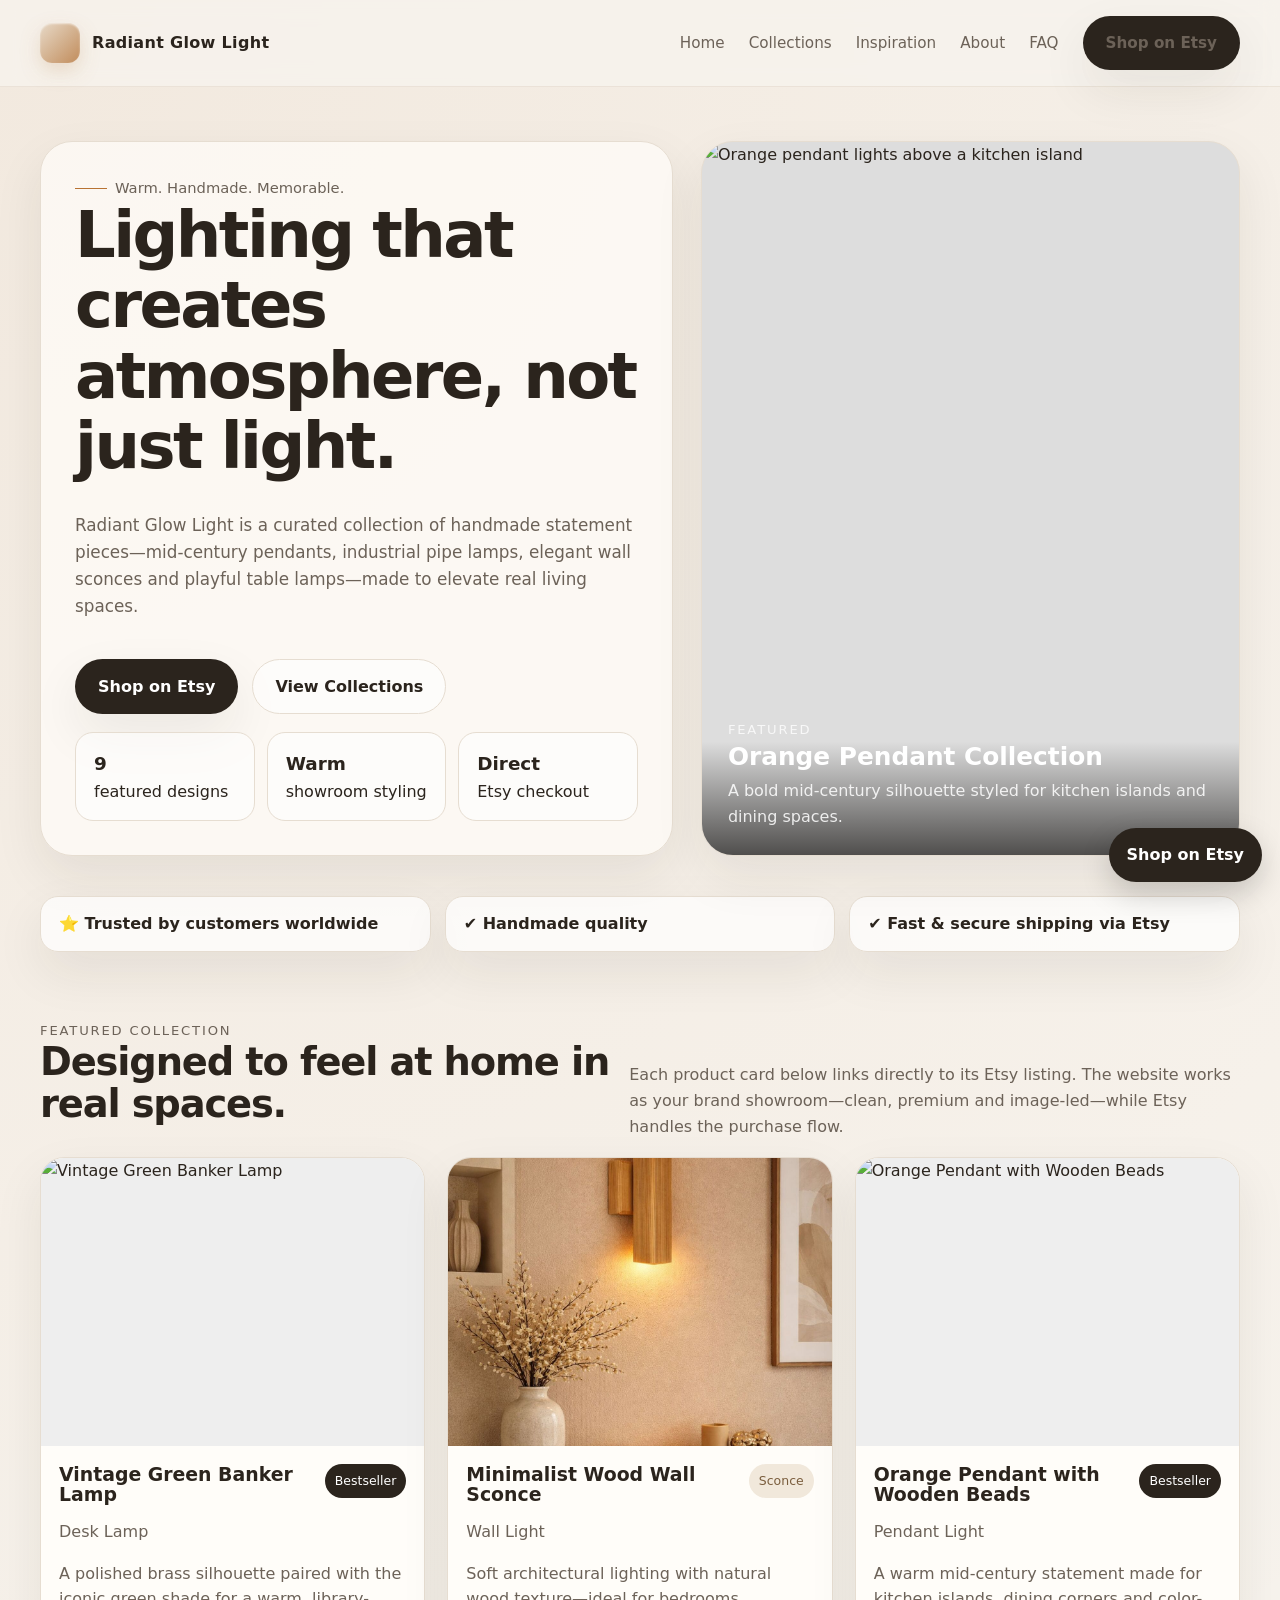
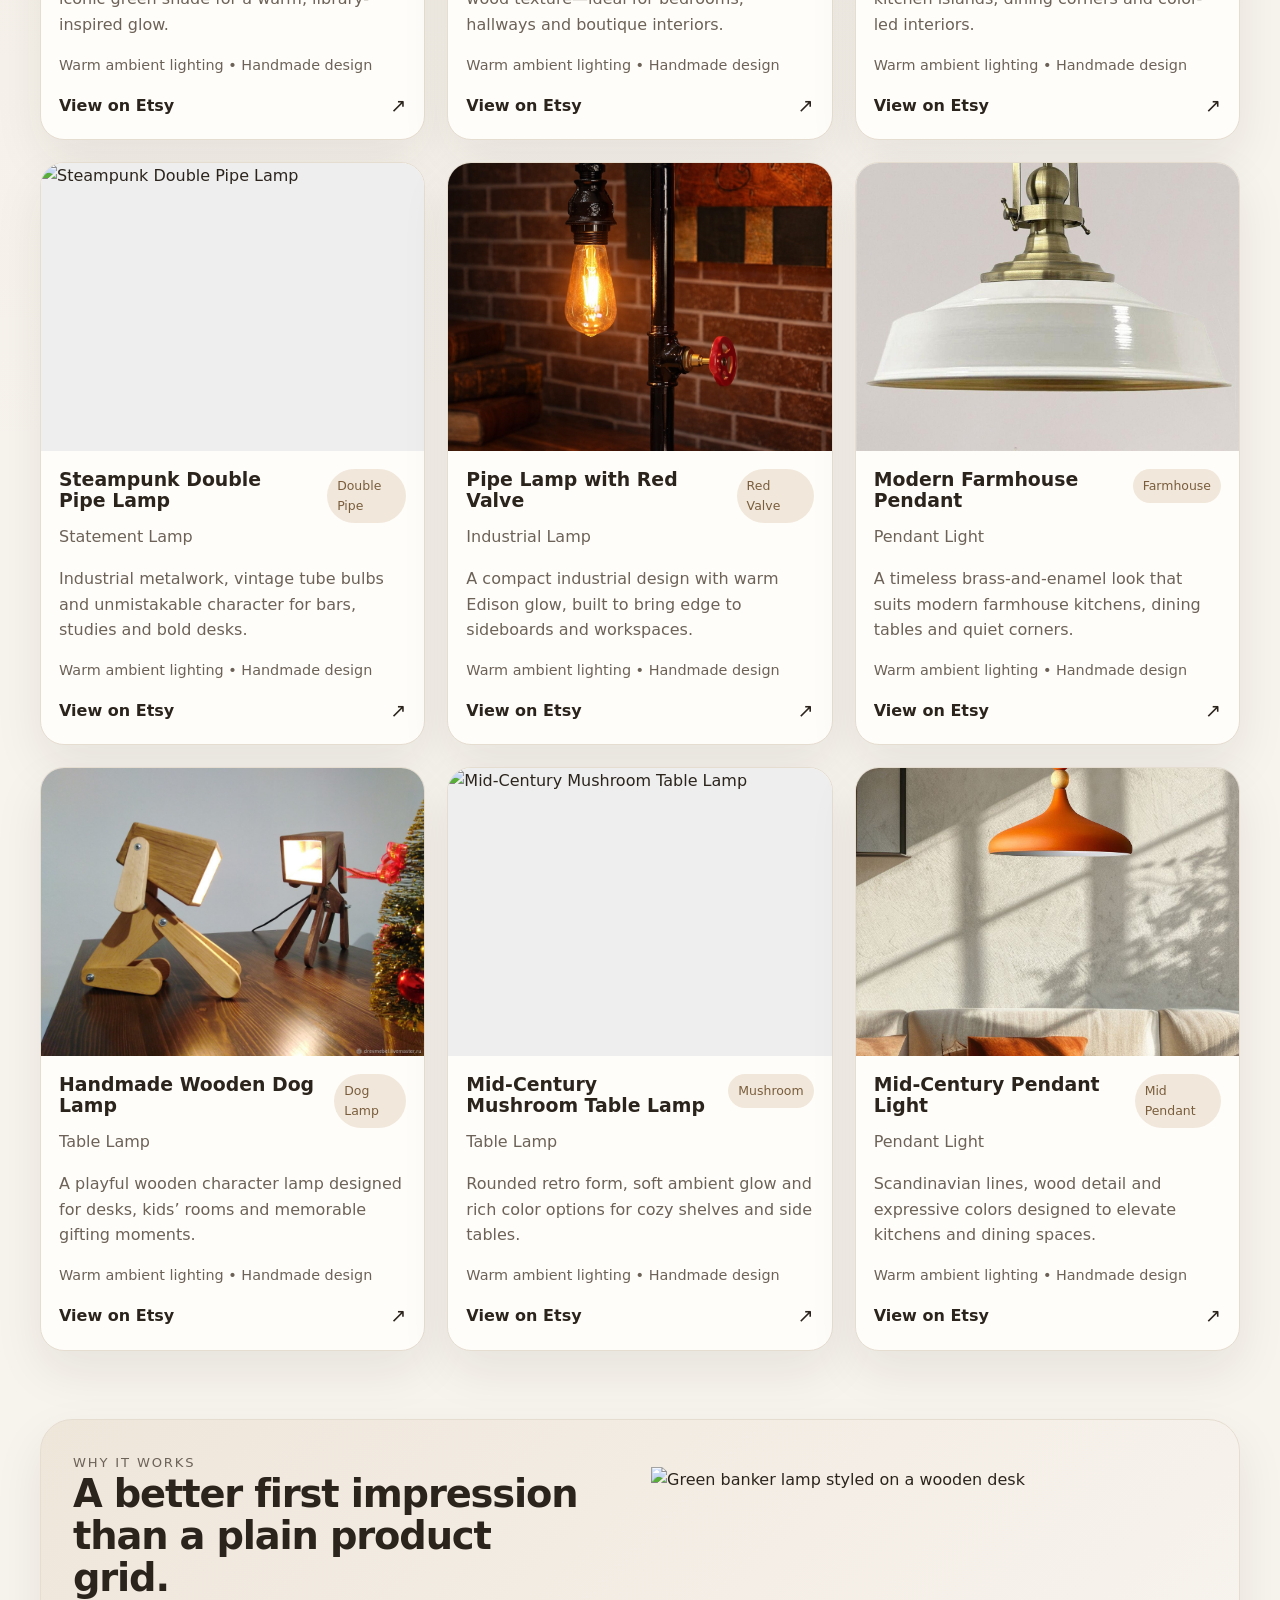
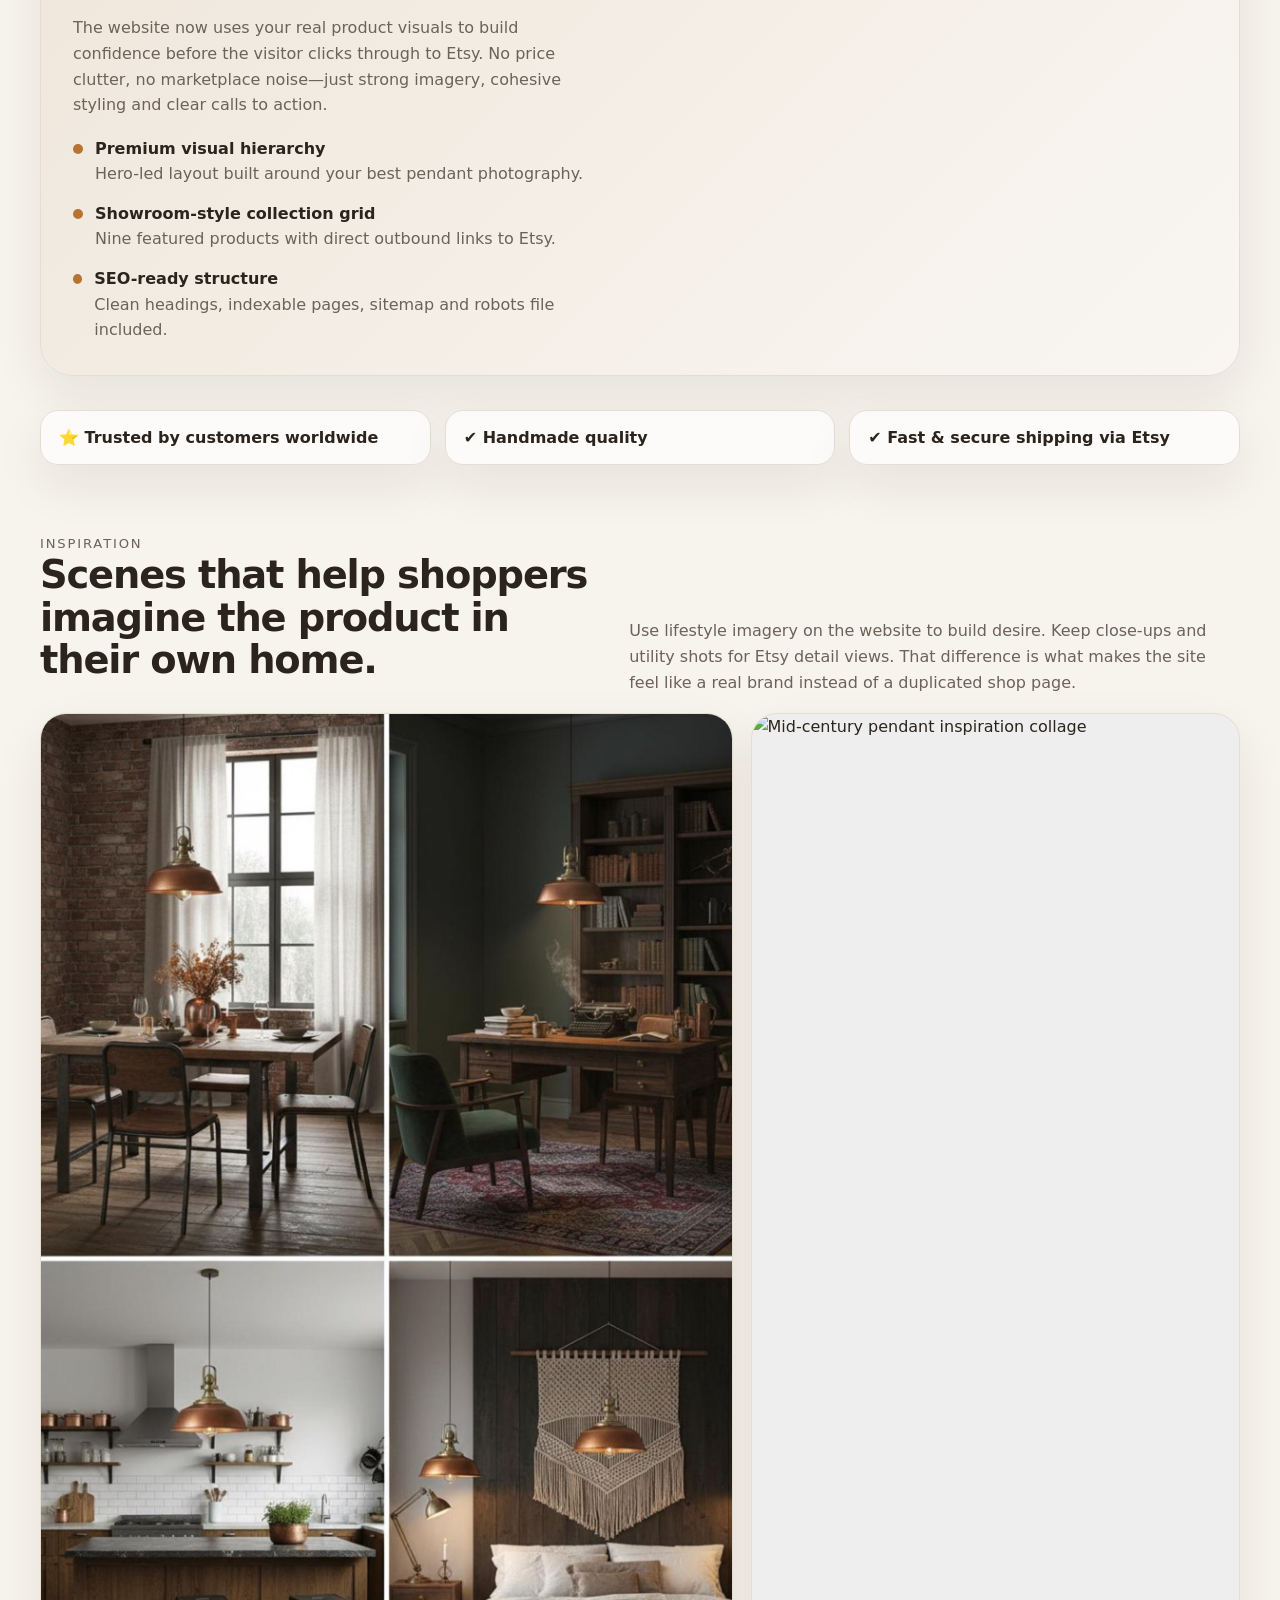
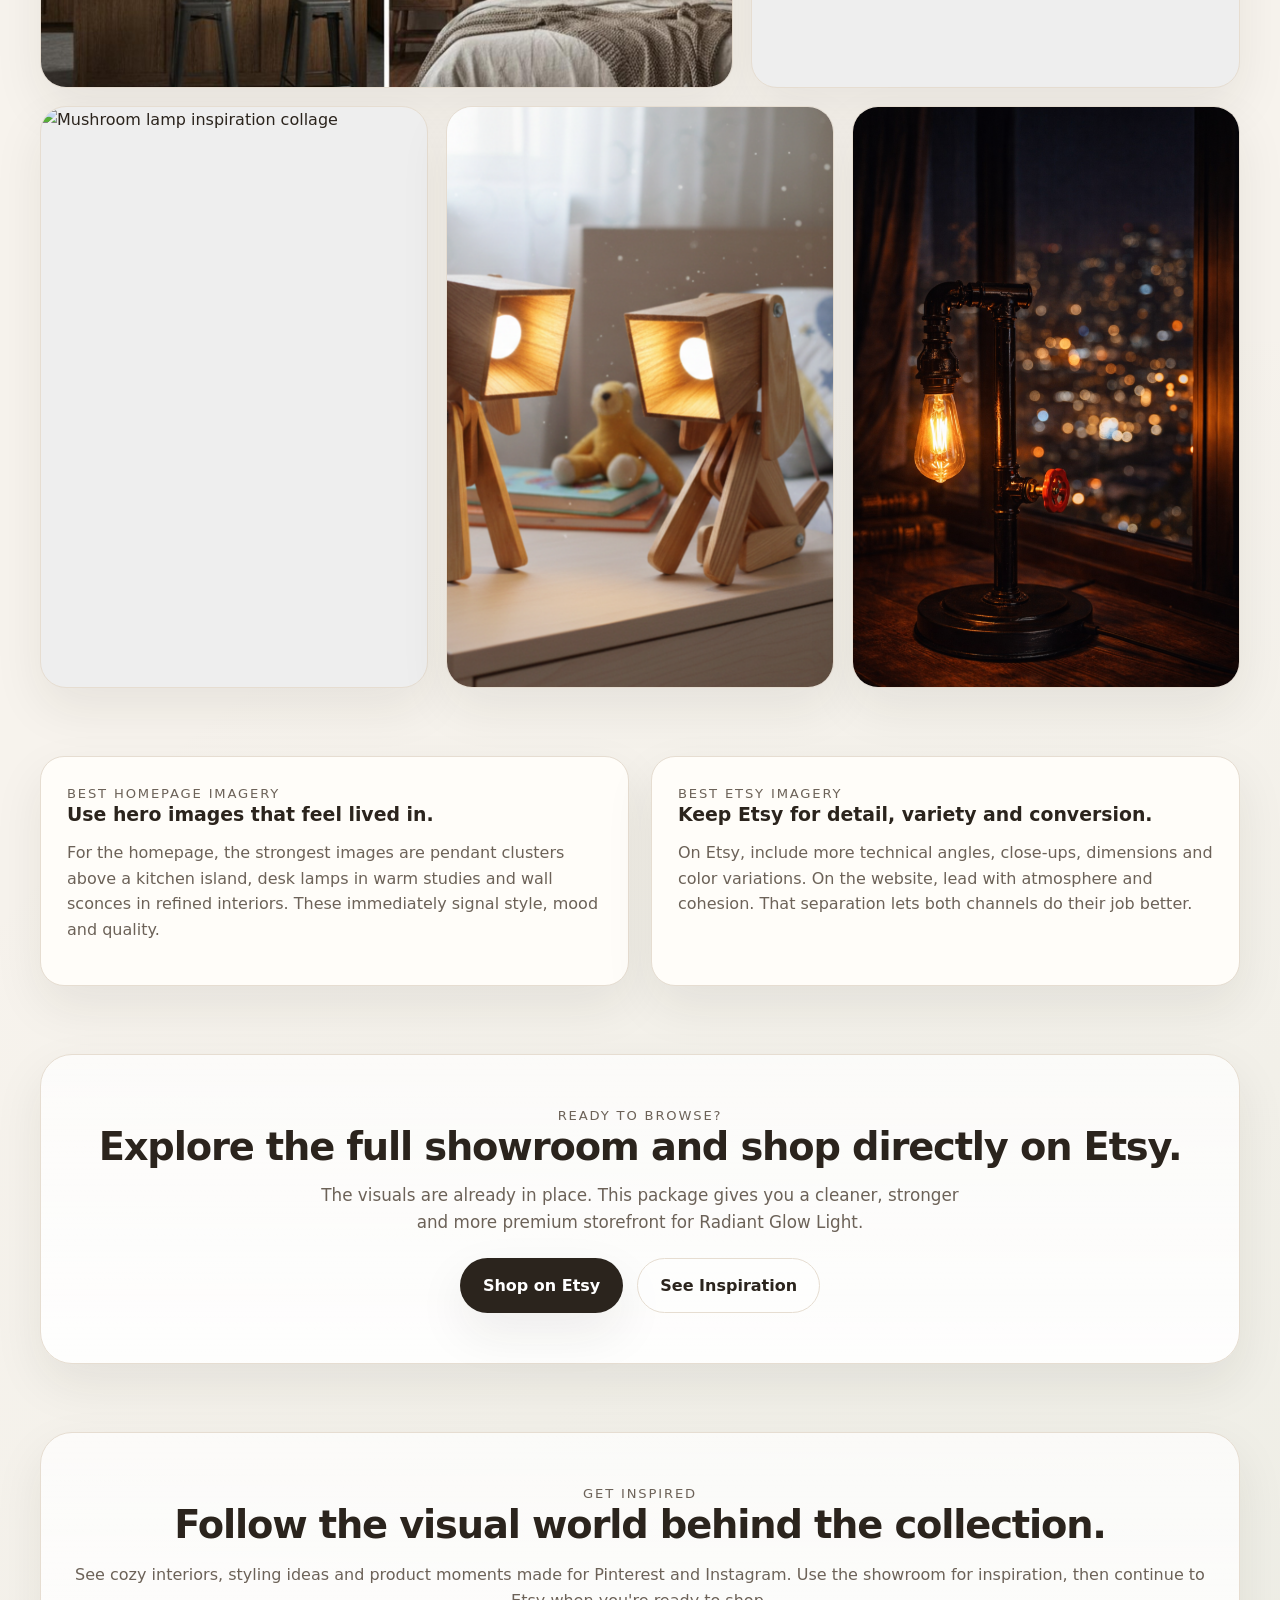
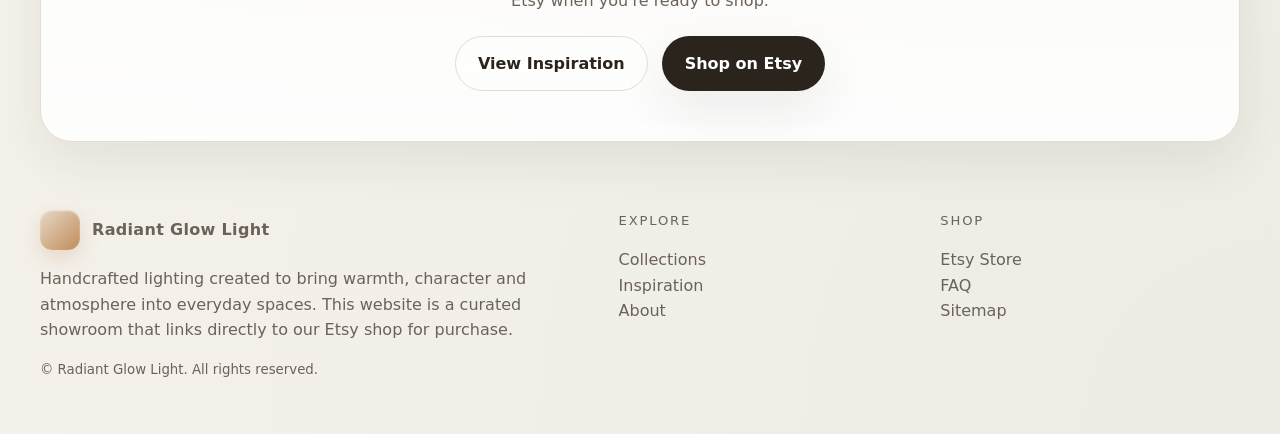
==== index.html @ b08c8b8a "initial upload" ====
<!doctype html>
<html lang="en">
<head>
  <meta charset="utf-8">
  <meta name="viewport" content="width=device-width,initial-scale=1">
  <title>Radiant Glow Light | Handcrafted Lighting That Creates Atmosphere</title>
  <meta name="description" content="Discover handcrafted pendant lights, banker lamps, wall sconces and statement designs curated to bring warmth and character into modern spaces.">
  <link rel="canonical" href="https://radiantglowlight.com/">
  <meta property="og:title" content="Radiant Glow Light | Handcrafted Lighting That Creates Atmosphere">
  <meta property="og:description" content="Discover handcrafted pendant lights, banker lamps, wall sconces and statement designs curated to bring warmth and character into modern spaces.">
  <meta property="og:type" content="website">
  <meta property="og:url" content="https://radiantglowlight.com/">
  <meta property="og:image" content="https://radiantglowlight.com/assets/hero-orange-triple.png">
  <meta name="twitter:card" content="summary_large_image">
  <link rel="stylesheet" href="style.css">
</head>
<body>

<header class="header">
  <div class="container nav">
    <a class="brand" href="index.html"><span class="brand-mark"></span><span>Radiant Glow Light</span></a>
    <nav class="nav-links">
      <a href="index.html">Home</a>
      <a href="collections.html">Collections</a>
      <a href="inspiration.html">Inspiration</a>
      <a href="about.html">About</a>
      <a href="faq.html">FAQ</a>
      <a class="btn btn-primary" href="https://radiantglowemporium.etsy.com" target="_blank" rel="noopener">Shop on Etsy</a>
    </nav>
  </div>
</header>

<main>
  <section class="hero">
    <div class="container hero-grid">
      <div class="hero-copy">
        <div class="eyebrow">Warm. Handmade. Memorable.</div>
        <h1>Lighting that creates atmosphere, not just light.</h1>
        <p class="lead">Radiant Glow Light is a curated collection of handmade statement pieces—mid-century pendants, industrial pipe lamps, elegant wall sconces and playful table lamps—made to elevate real living spaces.</p>
        <div class="hero-actions">
          <a class="btn btn-primary" href="https://radiantglowemporium.etsy.com" target="_blank" rel="noopener">Shop on Etsy</a>
          <a class="btn btn-secondary" href="collections.html">View Collections</a>
        </div>
        <div class="hero-meta">
          <div class="stat"><strong>9</strong> featured designs</div>
          <div class="stat"><strong>Warm</strong> showroom styling</div>
          <div class="stat"><strong>Direct</strong> Etsy checkout</div>
        </div>
      </div>
      <div class="hero-card">
        <img src="assets/hero-orange-triple.png" alt="Orange pendant lights above a kitchen island">
        <div class="hero-overlay">
          <div class="kicker" style="color:rgba(255,255,255,.78)">Featured</div>
          <h3 style="font-size:1.55rem;margin:.2rem 0 .5rem">Orange Pendant Collection</h3>
          <p style="margin:0;color:rgba(255,255,255,.86)">A bold mid-century silhouette styled for kitchen islands and dining spaces.</p>
        </div>
      </div>
    </div>
  </section>

  <section class="section trust-strip-wrap">
    <div class="container trust-strip">
      <div class="trust-item">⭐ Trusted by customers worldwide</div>
      <div class="trust-item">✔ Handmade quality</div>
      <div class="trust-item">✔ Fast & secure shipping via Etsy</div>
    </div>
  </section>

  <section class="section">
    <div class="container section-head">
      <div>
        <div class="kicker">Featured collection</div>
        <h2>Designed to feel at home in real spaces.</h2>
      </div>
      <p>Each product card below links directly to its Etsy listing. The website works as your brand showroom—clean, premium and image-led—while Etsy handles the purchase flow.</p>
    </div>
    <div class="container grid-products">
<article class="card">
  <a href="https://www.etsy.com/listing/4413425537/vintage-green-glass-bankers-lamp-emerald" target="_blank" rel="noopener">
    <div class="card-media"><img src="assets/banker-clean.png" alt="Vintage Green Banker Lamp" loading="lazy"></div>
  </a>
  <div class="card-body">
    <div class="card-top">
      <div>
        <h3>Vintage Green Banker Lamp</h3>
        <div class="muted">Desk Lamp</div>
      </div>
      <span class="tag bestseller">Bestseller</span>
    </div>
    <p class="muted">A polished brass silhouette paired with the iconic green shade for a warm, library-inspired glow.</p>
    <p class="micro-copy">Warm ambient lighting • Handmade design</p>
    <div class="card-actions">
      <a href="https://www.etsy.com/listing/4413425537/vintage-green-glass-bankers-lamp-emerald" target="_blank" rel="noopener"><strong>View on Etsy</strong></a>
      <span class="arrow">↗</span>
    </div>
  </div>
</article>

<article class="card">
  <a href="https://www.etsy.com/listing/4477091159/minimalist-wood-wall-sconce-modern" target="_blank" rel="noopener">
    <div class="card-media"><img src="assets/sconce-styled.jpg" alt="Minimalist Wood Wall Sconce" loading="lazy"></div>
  </a>
  <div class="card-body">
    <div class="card-top">
      <div>
        <h3>Minimalist Wood Wall Sconce</h3>
        <div class="muted">Wall Light</div>
      </div>
      <span class="tag">Sconce</span>
    </div>
    <p class="muted">Soft architectural lighting with natural wood texture—ideal for bedrooms, hallways and boutique interiors.</p>
    <p class="micro-copy">Warm ambient lighting • Handmade design</p>
    <div class="card-actions">
      <a href="https://www.etsy.com/listing/4477091159/minimalist-wood-wall-sconce-modern" target="_blank" rel="noopener"><strong>View on Etsy</strong></a>
      <span class="arrow">↗</span>
    </div>
  </div>
</article>

<article class="card">
  <a href="https://www.etsy.com/listing/4476856257/orange-pendant-light-with-wooden-beads" target="_blank" rel="noopener">
    <div class="card-media"><img src="assets/pendant-orange-dining.png" alt="Orange Pendant with Wooden Beads" loading="lazy"></div>
  </a>
  <div class="card-body">
    <div class="card-top">
      <div>
        <h3>Orange Pendant with Wooden Beads</h3>
        <div class="muted">Pendant Light</div>
      </div>
      <span class="tag bestseller">Bestseller</span>
    </div>
    <p class="muted">A warm mid-century statement made for kitchen islands, dining corners and color-led interiors.</p>
    <p class="micro-copy">Warm ambient lighting • Handmade design</p>
    <div class="card-actions">
      <a href="https://www.etsy.com/listing/4476856257/orange-pendant-light-with-wooden-beads" target="_blank" rel="noopener"><strong>View on Etsy</strong></a>
      <span class="arrow">↗</span>
    </div>
  </div>
</article>

<article class="card">
  <a href="https://www.etsy.com/listing/4466972446/steampunk-double-pipe-lamp-industrial" target="_blank" rel="noopener">
    <div class="card-media"><img src="assets/pipe-double-library.png" alt="Steampunk Double Pipe Lamp" loading="lazy"></div>
  </a>
  <div class="card-body">
    <div class="card-top">
      <div>
        <h3>Steampunk Double Pipe Lamp</h3>
        <div class="muted">Statement Lamp</div>
      </div>
      <span class="tag">Double Pipe</span>
    </div>
    <p class="muted">Industrial metalwork, vintage tube bulbs and unmistakable character for bars, studies and bold desks.</p>
    <p class="micro-copy">Warm ambient lighting • Handmade design</p>
    <div class="card-actions">
      <a href="https://www.etsy.com/listing/4466972446/steampunk-double-pipe-lamp-industrial" target="_blank" rel="noopener"><strong>View on Etsy</strong></a>
      <span class="arrow">↗</span>
    </div>
  </div>
</article>

<article class="card">
  <a href="https://www.etsy.com/listing/4466895996/steampunk-pipe-lamp-with-red-valve" target="_blank" rel="noopener">
    <div class="card-media"><img src="assets/pipe-red-brick.png" alt="Pipe Lamp with Red Valve" loading="lazy"></div>
  </a>
  <div class="card-body">
    <div class="card-top">
      <div>
        <h3>Pipe Lamp with Red Valve</h3>
        <div class="muted">Industrial Lamp</div>
      </div>
      <span class="tag">Red Valve</span>
    </div>
    <p class="muted">A compact industrial design with warm Edison glow, built to bring edge to sideboards and workspaces.</p>
    <p class="micro-copy">Warm ambient lighting • Handmade design</p>
    <div class="card-actions">
      <a href="https://www.etsy.com/listing/4466895996/steampunk-pipe-lamp-with-red-valve" target="_blank" rel="noopener"><strong>View on Etsy</strong></a>
      <span class="arrow">↗</span>
    </div>
  </div>
</article>

<article class="card">
  <a href="https://www.etsy.com/listing/4423862632/modern-farmhouse-pendant-light-brass" target="_blank" rel="noopener">
    <div class="card-media"><img src="assets/farmhouse-product.jpg" alt="Modern Farmhouse Pendant" loading="lazy"></div>
  </a>
  <div class="card-body">
    <div class="card-top">
      <div>
        <h3>Modern Farmhouse Pendant</h3>
        <div class="muted">Pendant Light</div>
      </div>
      <span class="tag">Farmhouse</span>
    </div>
    <p class="muted">A timeless brass-and-enamel look that suits modern farmhouse kitchens, dining tables and quiet corners.</p>
    <p class="micro-copy">Warm ambient lighting • Handmade design</p>
    <div class="card-actions">
      <a href="https://www.etsy.com/listing/4423862632/modern-farmhouse-pendant-light-brass" target="_blank" rel="noopener"><strong>View on Etsy</strong></a>
      <span class="arrow">↗</span>
    </div>
  </div>
</article>

<article class="card">
  <a href="https://www.etsy.com/listing/1519179521/handmade-wooden-dog-lamp-modern-desk" target="_blank" rel="noopener">
    <div class="card-media"><img src="assets/dog-workspace.png" alt="Handmade Wooden Dog Lamp" loading="lazy"></div>
  </a>
  <div class="card-body">
    <div class="card-top">
      <div>
        <h3>Handmade Wooden Dog Lamp</h3>
        <div class="muted">Table Lamp</div>
      </div>
      <span class="tag">Dog Lamp</span>
    </div>
    <p class="muted">A playful wooden character lamp designed for desks, kids’ rooms and memorable gifting moments.</p>
    <p class="micro-copy">Warm ambient lighting • Handmade design</p>
    <div class="card-actions">
      <a href="https://www.etsy.com/listing/1519179521/handmade-wooden-dog-lamp-modern-desk" target="_blank" rel="noopener"><strong>View on Etsy</strong></a>
      <span class="arrow">↗</span>
    </div>
  </div>
</article>

<article class="card">
  <a href="https://www.etsy.com/listing/4420756283/mid-century-modern-mushroom-table-lamp" target="_blank" rel="noopener">
    <div class="card-media"><img src="assets/mushroom-orange-grid.png" alt="Mid-Century Mushroom Table Lamp" loading="lazy"></div>
  </a>
  <div class="card-body">
    <div class="card-top">
      <div>
        <h3>Mid-Century Mushroom Table Lamp</h3>
        <div class="muted">Table Lamp</div>
      </div>
      <span class="tag">Mushroom</span>
    </div>
    <p class="muted">Rounded retro form, soft ambient glow and rich color options for cozy shelves and side tables.</p>
    <p class="micro-copy">Warm ambient lighting • Handmade design</p>
    <div class="card-actions">
      <a href="https://www.etsy.com/listing/4420756283/mid-century-modern-mushroom-table-lamp" target="_blank" rel="noopener"><strong>View on Etsy</strong></a>
      <span class="arrow">↗</span>
    </div>
  </div>
</article>

<article class="card">
  <a href="https://www.etsy.com/listing/4469612044/orange-mid-century-pendant-light-metal" target="_blank" rel="noopener">
    <div class="card-media"><img src="assets/mid-orange-styled.jpg" alt="Mid-Century Pendant Light" loading="lazy"></div>
  </a>
  <div class="card-body">
    <div class="card-top">
      <div>
        <h3>Mid-Century Pendant Light</h3>
        <div class="muted">Pendant Light</div>
      </div>
      <span class="tag">Mid Pendant</span>
    </div>
    <p class="muted">Scandinavian lines, wood detail and expressive colors designed to elevate kitchens and dining spaces.</p>
    <p class="micro-copy">Warm ambient lighting • Handmade design</p>
    <div class="card-actions">
      <a href="https://www.etsy.com/listing/4469612044/orange-mid-century-pendant-light-metal" target="_blank" rel="noopener"><strong>View on Etsy</strong></a>
      <span class="arrow">↗</span>
    </div>
  </div>
</article>
</div>
  </section>

  <section class="section">
    <div class="container banner">
      <div class="banner-copy">
        <div class="kicker">Why it works</div>
        <h2>A better first impression than a plain product grid.</h2>
        <p class="muted">The website now uses your real product visuals to build confidence before the visitor clicks through to Etsy. No price clutter, no marketplace noise—just strong imagery, cohesive styling and clear calls to action.</p>
        <div class="info-list">
          <div class="info-item"><span class="info-dot"></span><div><strong>Premium visual hierarchy</strong><div class="muted">Hero-led layout built around your best pendant photography.</div></div></div>
          <div class="info-item"><span class="info-dot"></span><div><strong>Showroom-style collection grid</strong><div class="muted">Nine featured products with direct outbound links to Etsy.</div></div></div>
          <div class="info-item"><span class="info-dot"></span><div><strong>SEO-ready structure</strong><div class="muted">Clean headings, indexable pages, sitemap and robots file included.</div></div></div>
        </div>
      </div>
      <div class="banner-media"><img src="assets/hero-banker-study.png" alt="Green banker lamp styled on a wooden desk"></div>
    </div>
  </section>

  <section class="section trust-strip-wrap">
    <div class="container trust-strip">
      <div class="trust-item">⭐ Trusted by customers worldwide</div>
      <div class="trust-item">✔ Handmade quality</div>
      <div class="trust-item">✔ Fast & secure shipping via Etsy</div>
    </div>
  </section>

  <section class="section">
    <div class="container section-head">
      <div>
        <div class="kicker">Inspiration</div>
        <h2>Scenes that help shoppers imagine the product in their own home.</h2>
      </div>
      <p>Use lifestyle imagery on the website to build desire. Keep close-ups and utility shots for Etsy detail views. That difference is what makes the site feel like a real brand instead of a duplicated shop page.</p>
    </div>
    <div class="container gallery">
      <div class="gallery-card span-7"><img src="assets/farmhouse-grid.jpg" alt="Farmhouse pendant lighting inspiration"></div>
      <div class="gallery-card span-5"><img src="assets/mid-white-grid.png" alt="Mid-century pendant inspiration collage"></div>
      <div class="gallery-card span-4"><img src="assets/mushroom-orange-grid.png" alt="Mushroom lamp inspiration collage"></div>
      <div class="gallery-card span-4"><img src="assets/dog-kidsroom.png" alt="Wooden dog lamp in a children's room"></div>
      <div class="gallery-card span-4"><img src="assets/pipe-red-city.png" alt="Industrial pipe lamp against a city view at night"></div>
    </div>
  </section>

  <section class="section">
    <div class="container grid-two">
      <article class="card info-card">
        <div class="kicker">Best homepage imagery</div>
        <h3>Use hero images that feel lived in.</h3>
        <p class="muted">For the homepage, the strongest images are pendant clusters above a kitchen island, desk lamps in warm studies and wall sconces in refined interiors. These immediately signal style, mood and quality.</p>
      </article>
      <article class="card info-card">
        <div class="kicker">Best Etsy imagery</div>
        <h3>Keep Etsy for detail, variety and conversion.</h3>
        <p class="muted">On Etsy, include more technical angles, close-ups, dimensions and color variations. On the website, lead with atmosphere and cohesion. That separation lets both channels do their job better.</p>
      </article>
    </div>
  </section>

  <section class="section">
    <div class="container cta">
      <div class="kicker">Ready to browse?</div>
      <h2>Explore the full showroom and shop directly on Etsy.</h2>
      <p class="lead" style="margin:0 auto 20px">The visuals are already in place. This package gives you a cleaner, stronger and more premium storefront for Radiant Glow Light.</p>
      <div class="hero-actions" style="justify-content:center">
        <a class="btn btn-primary" href="https://radiantglowemporium.etsy.com" target="_blank" rel="noopener">Shop on Etsy</a>
        <a class="btn btn-secondary" href="inspiration.html">See Inspiration</a>
      </div>
    </div>
  </section>
</main>


  <section class="section">
    <div class="container cta">
      <div class="kicker">Get inspired</div>
      <h2>Follow the visual world behind the collection.</h2>
      <p class="muted">See cozy interiors, styling ideas and product moments made for Pinterest and Instagram. Use the showroom for inspiration, then continue to Etsy when you're ready to shop.</p>
      <div class="hero-actions" style="justify-content:center">
        <a class="btn btn-secondary" href="inspiration.html">View Inspiration</a>
        <a class="btn btn-primary" href="https://radiantglowemporium.etsy.com" target="_blank" rel="noopener">Shop on Etsy</a>
      </div>
    </div>
  </section>

<footer class="footer">
  <div class="container footer-grid">
    <div>
      <div class="brand"><span class="brand-mark"></span><span>Radiant Glow Light</span></div>
      <p class="muted">Handcrafted lighting created to bring warmth, character and atmosphere into everyday spaces. This website is a curated showroom that links directly to our Etsy shop for purchase.</p>
      <small>© Radiant Glow Light. All rights reserved.</small>
    </div>
    <div>
      <div class="kicker">Explore</div>
      <p><a href="collections.html">Collections</a><br><a href="inspiration.html">Inspiration</a><br><a href="about.html">About</a></p>
    </div>
    <div>
      <div class="kicker">Shop</div>
      <p><a href="https://radiantglowemporium.etsy.com" target="_blank" rel="noopener">Etsy Store</a><br><a href="faq.html">FAQ</a><br><a href="sitemap.xml">Sitemap</a></p>
    </div>
  </div>
</footer>

<a class="floating-etsy" href="https://radiantglowemporium.etsy.com" target="_blank" rel="noopener">Shop on Etsy</a>
</body></html>
---- style.css ----
:root{
  --bg:#f7f3ed;
  --surface:#fffdf9;
  --text:#2b241d;
  --muted:#6c6258;
  --line:#e6ddd1;
  --accent:#b87333;
  --shadow:0 20px 50px rgba(43,36,29,.08);
  --radius:24px;
  --max:1200px;
}
*{box-sizing:border-box}
html{scroll-behavior:smooth}
body{
  margin:0;
  font-family: Inter, ui-sans-serif, system-ui, -apple-system, BlinkMacSystemFont, "Segoe UI", sans-serif;
  color:var(--text);
  background:
    radial-gradient(circle at top left, rgba(184,115,51,.08), transparent 30%),
    radial-gradient(circle at bottom right, rgba(105,157,121,.08), transparent 25%),
    var(--bg);
  line-height:1.6;
}
img{max-width:100%;display:block}
a{color:inherit;text-decoration:none}
.container{width:min(var(--max), calc(100% - 32px));margin:0 auto}
.header{
  position:sticky;top:0;z-index:30;
  backdrop-filter: blur(10px);
  background:rgba(247,243,237,.82);
  border-bottom:1px solid rgba(230,221,209,.75);
}
.nav{display:flex;align-items:center;justify-content:space-between;gap:20px;padding:16px 0}
.brand{display:flex;align-items:center;gap:12px;font-weight:700;letter-spacing:.02em}
.brand-mark{
  width:40px;height:40px;border-radius:12px;background:linear-gradient(135deg,#e7d9c7,#c18c5b);
  box-shadow:inset 0 1px 2px rgba(255,255,255,.6), 0 8px 20px rgba(193,140,91,.25);
}
.nav-links{display:flex;gap:24px;align-items:center;flex-wrap:wrap}
.nav-links a{font-size:.95rem;color:var(--muted)}
.nav-links a:hover{color:var(--text)}
.btn{
  display:inline-flex;align-items:center;justify-content:center;gap:10px;
  padding:14px 22px;border-radius:999px;font-weight:600;
  transition:.2s ease; border:1px solid transparent;
}
.btn-primary{background:var(--text);color:#fff;box-shadow:var(--shadow)}
.btn-primary:hover{transform:translateY(-1px);background:#1f1a15}
.btn-secondary{background:rgba(255,255,255,.6);border-color:var(--line)}
.btn-secondary:hover{transform:translateY(-1px);background:#fff}
.hero{padding:54px 0 40px}
.hero-grid{display:grid;grid-template-columns:1.08fr .92fr;gap:28px;align-items:stretch}
.hero-copy{
  padding:34px;border:1px solid var(--line);border-radius:32px;background:rgba(255,253,249,.74);
  box-shadow:var(--shadow);display:flex;flex-direction:column;justify-content:center
}
.eyebrow{display:inline-flex;gap:8px;align-items:center;color:var(--muted);font-size:.92rem}
.eyebrow:before{content:"";width:32px;height:1px;background:var(--accent)}
h1,h2,h3{line-height:1.1;margin:0 0 14px}
h1{font-size:clamp(2.3rem,5vw,4.4rem);letter-spacing:-.04em}
h2{font-size:clamp(1.8rem,3vw,2.8rem);letter-spacing:-.03em}
h3{font-size:1.18rem}
.lead{font-size:1.05rem;color:var(--muted);max-width:60ch}
.hero-actions{display:flex;gap:14px;flex-wrap:wrap;margin-top:22px}
.hero-card{
  position:relative;border-radius:32px;overflow:hidden;min-height:620px;
  border:1px solid var(--line);box-shadow:var(--shadow);background:#ddd
}
.hero-card img{width:100%;height:100%;object-fit:cover}
.hero-overlay{
  position:absolute;inset:auto 0 0 0;padding:26px;
  background:linear-gradient(to top, rgba(20,18,16,.7), transparent 70%);color:#fff
}
.hero-meta{display:grid;grid-template-columns:repeat(3,1fr);gap:12px;margin-top:18px}
.stat{padding:16px 18px;border-radius:18px;background:rgba(255,255,255,.6);border:1px solid var(--line)}
.stat strong{display:block;font-size:1.15rem}
.section{padding:34px 0}
.section-head{display:flex;justify-content:space-between;align-items:end;gap:18px;margin-bottom:18px}
.section-head p{max-width:60ch;color:var(--muted);margin:0}
.grid-products{display:grid;grid-template-columns:repeat(3,1fr);gap:22px}
.card{
  background:var(--surface);border:1px solid var(--line);border-radius:var(--radius);
  overflow:hidden;box-shadow:var(--shadow)
}
.card-media{aspect-ratio: 4 / 3;overflow:hidden;background:#eee}
.card-media img{width:100%;height:100%;object-fit:cover;transition:transform .35s ease}
.card:hover .card-media img{transform:scale(1.03)}
.card-body{padding:18px}
.card-top{display:flex;justify-content:space-between;gap:14px;align-items:flex-start;margin-bottom:10px}
.tag{font-size:.78rem;padding:7px 10px;border-radius:999px;background:#f1e8db;color:#7a5d3d}
.muted{color:var(--muted)}
.card-actions{display:flex;justify-content:space-between;align-items:center;margin-top:14px}
.arrow{font-size:1.2rem}
.banner{
  display:grid;grid-template-columns:1fr 1fr;gap:22px;align-items:center;
  background:linear-gradient(135deg,#efe6da,#f9f6f2);border:1px solid var(--line);
  border-radius:32px;overflow:hidden;box-shadow:var(--shadow)
}
.banner-copy{padding:32px}
.banner-media{min-height:460px}
.banner-media img{width:100%;height:100%;object-fit:cover}
.grid-two{display:grid;grid-template-columns:1fr 1fr;gap:22px}
.info-card{padding:26px}
.info-list{display:grid;gap:14px;margin-top:18px}
.info-item{display:flex;gap:12px;align-items:flex-start}
.info-dot{width:10px;height:10px;border-radius:50%;background:var(--accent);margin-top:8px}
.gallery{display:grid;grid-template-columns:repeat(12,1fr);gap:18px}
.gallery .span-7{grid-column:span 7}
.gallery .span-5{grid-column:span 5}
.gallery .span-4{grid-column:span 4}
.gallery .span-8{grid-column:span 8}
.gallery-card{border-radius:26px;overflow:hidden;border:1px solid var(--line);box-shadow:var(--shadow);background:#eee}
.gallery-card img{width:100%;height:100%;object-fit:cover}
.cta{
  text-align:center;padding:50px 24px;border-radius:32px;border:1px solid var(--line);
  background:linear-gradient(180deg, rgba(255,255,255,.7), rgba(255,255,255,.92));box-shadow:var(--shadow)
}
.footer{padding:34px 0 54px;color:var(--muted)}
.footer-grid{display:grid;grid-template-columns:1.3fr .7fr .7fr;gap:22px}
.footer small{display:block;margin-top:14px}
.kicker{font-size:.82rem;letter-spacing:.14em;text-transform:uppercase;color:var(--muted)}
.page-title{padding:38px 0 18px}
.page-title p{max-width:62ch;color:var(--muted)}
.breadcrumbs{font-size:.9rem;color:var(--muted);margin-bottom:8px}
.faq-list{display:grid;gap:14px}
details{
  background:var(--surface);border:1px solid var(--line);padding:18px 20px;border-radius:20px;box-shadow:var(--shadow)
}
summary{cursor:pointer;font-weight:600}
summary::-webkit-details-marker{display:none}
@media (max-width: 980px){
  .hero-grid,.banner,.grid-two,.footer-grid{grid-template-columns:1fr}
  .grid-products{grid-template-columns:repeat(2,1fr)}
  .hero-card{min-height:460px}
  .gallery .span-7,.gallery .span-5,.gallery .span-4,.gallery .span-8{grid-column:span 12}
}
@media (max-width: 640px){
  .nav-links{display:none}
  .grid-products{grid-template-columns:1fr}
  .hero-copy,.banner-copy,.info-card{padding:24px}
  .hero{padding-top:24px}
  .hero-card{min-height:360px}
}

.trust-strip-wrap{padding-top:0}
.trust-strip{
  display:grid;grid-template-columns:repeat(3,1fr);gap:14px;
}
.trust-item{
  background:rgba(255,255,255,.72);border:1px solid var(--line);border-radius:18px;
  padding:14px 18px;box-shadow:var(--shadow);font-weight:600
}
.micro-copy{font-size:.9rem;color:var(--muted);margin:0 0 10px}
.bestseller{background:#2b241d;color:#fff}
.floating-etsy{
  position:fixed;right:18px;bottom:18px;z-index:40;background:var(--text);color:#fff;
  padding:14px 18px;border-radius:999px;box-shadow:0 12px 30px rgba(0,0,0,.18);font-weight:700
}
.floating-etsy:hover{transform:translateY(-1px);background:#1f1a15}
@media (max-width: 980px){
  .trust-strip{grid-template-columns:1fr}
}
@media (max-width: 640px){
  .floating-etsy{right:12px;bottom:12px;padding:12px 14px;font-size:.95rem}
}
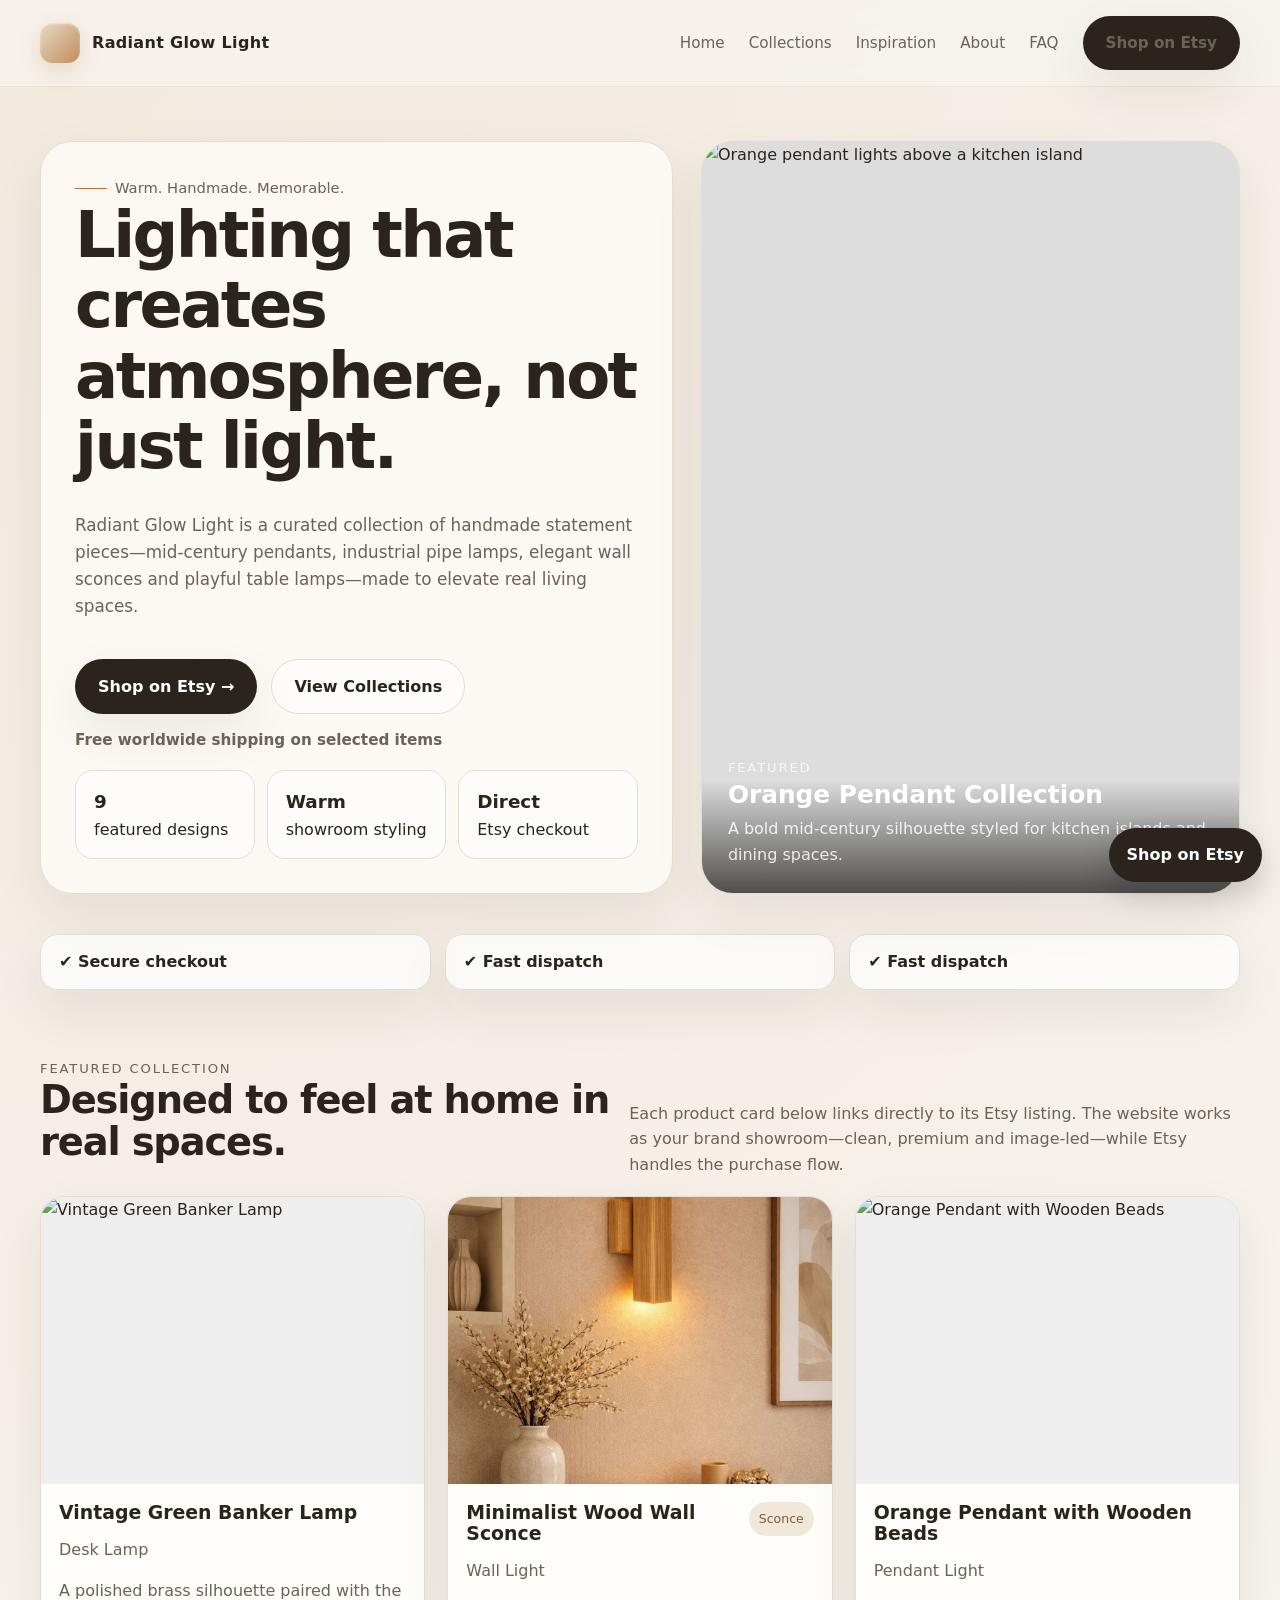
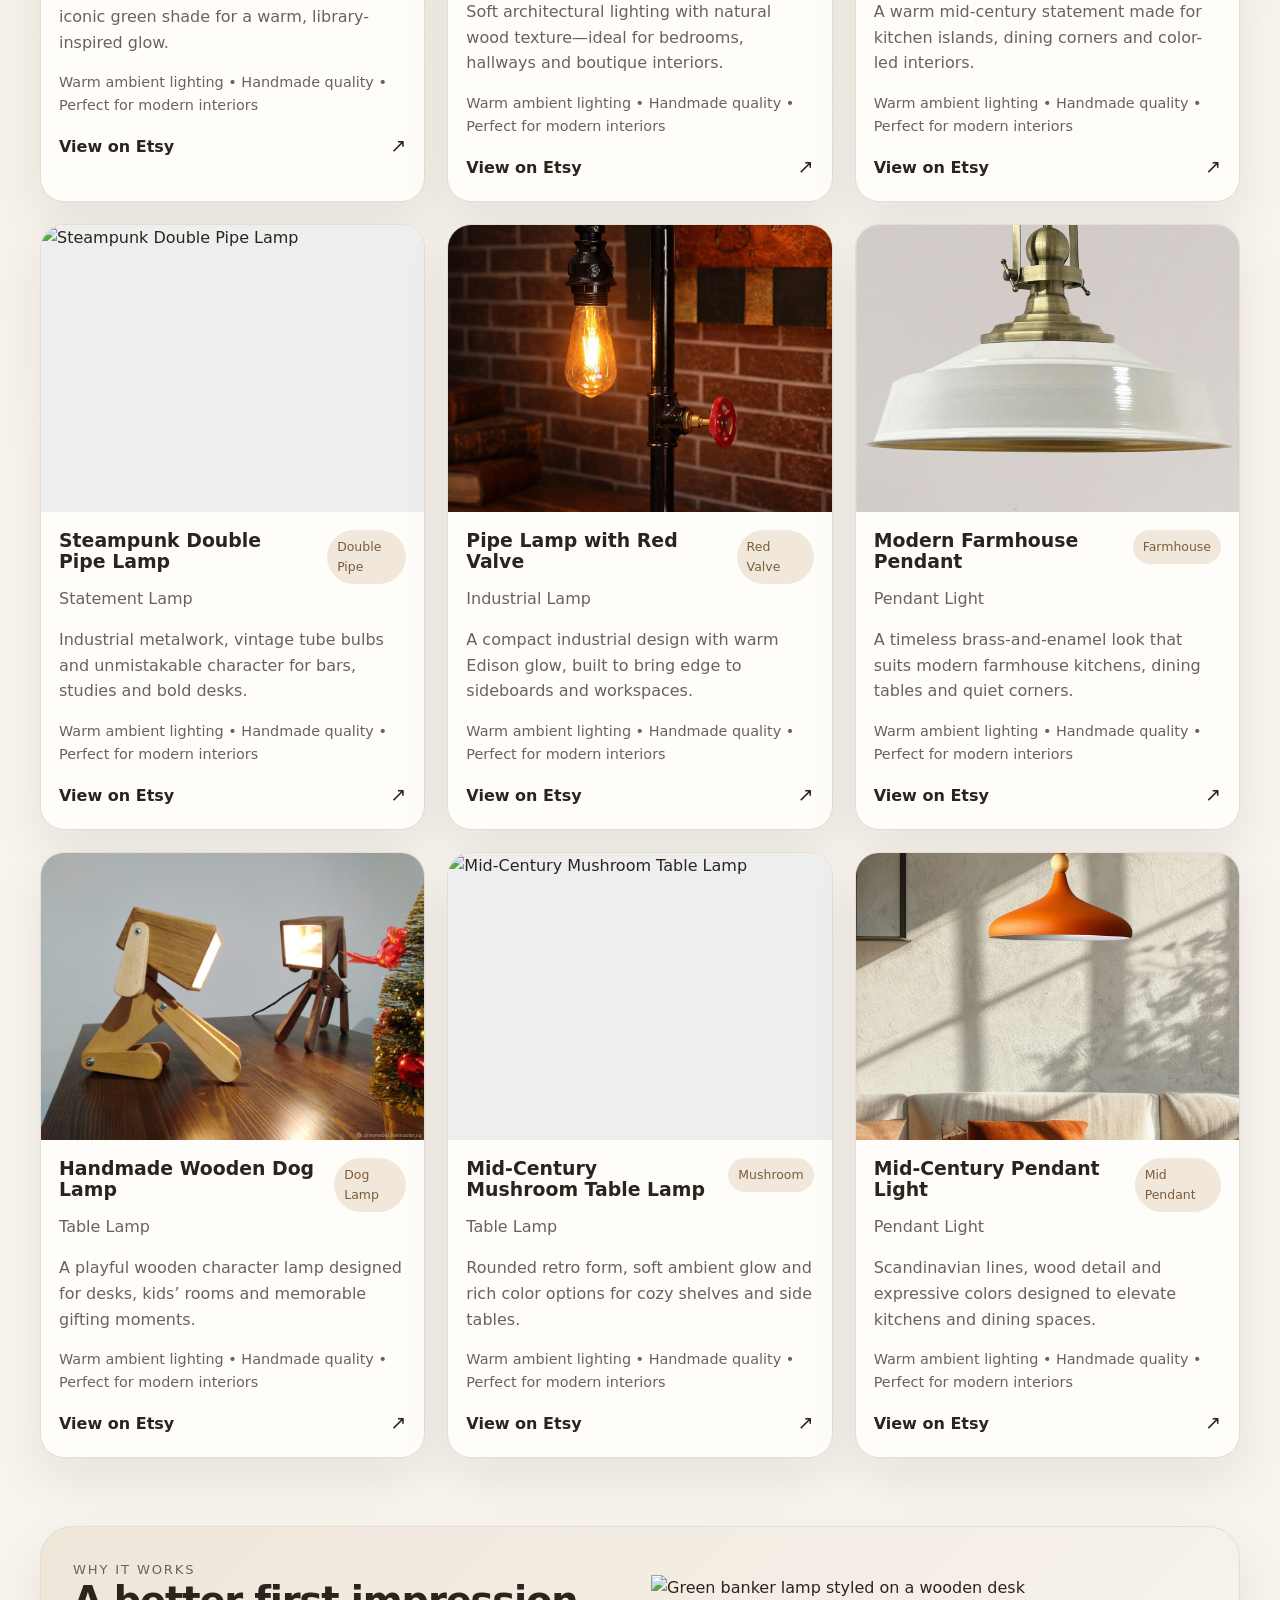
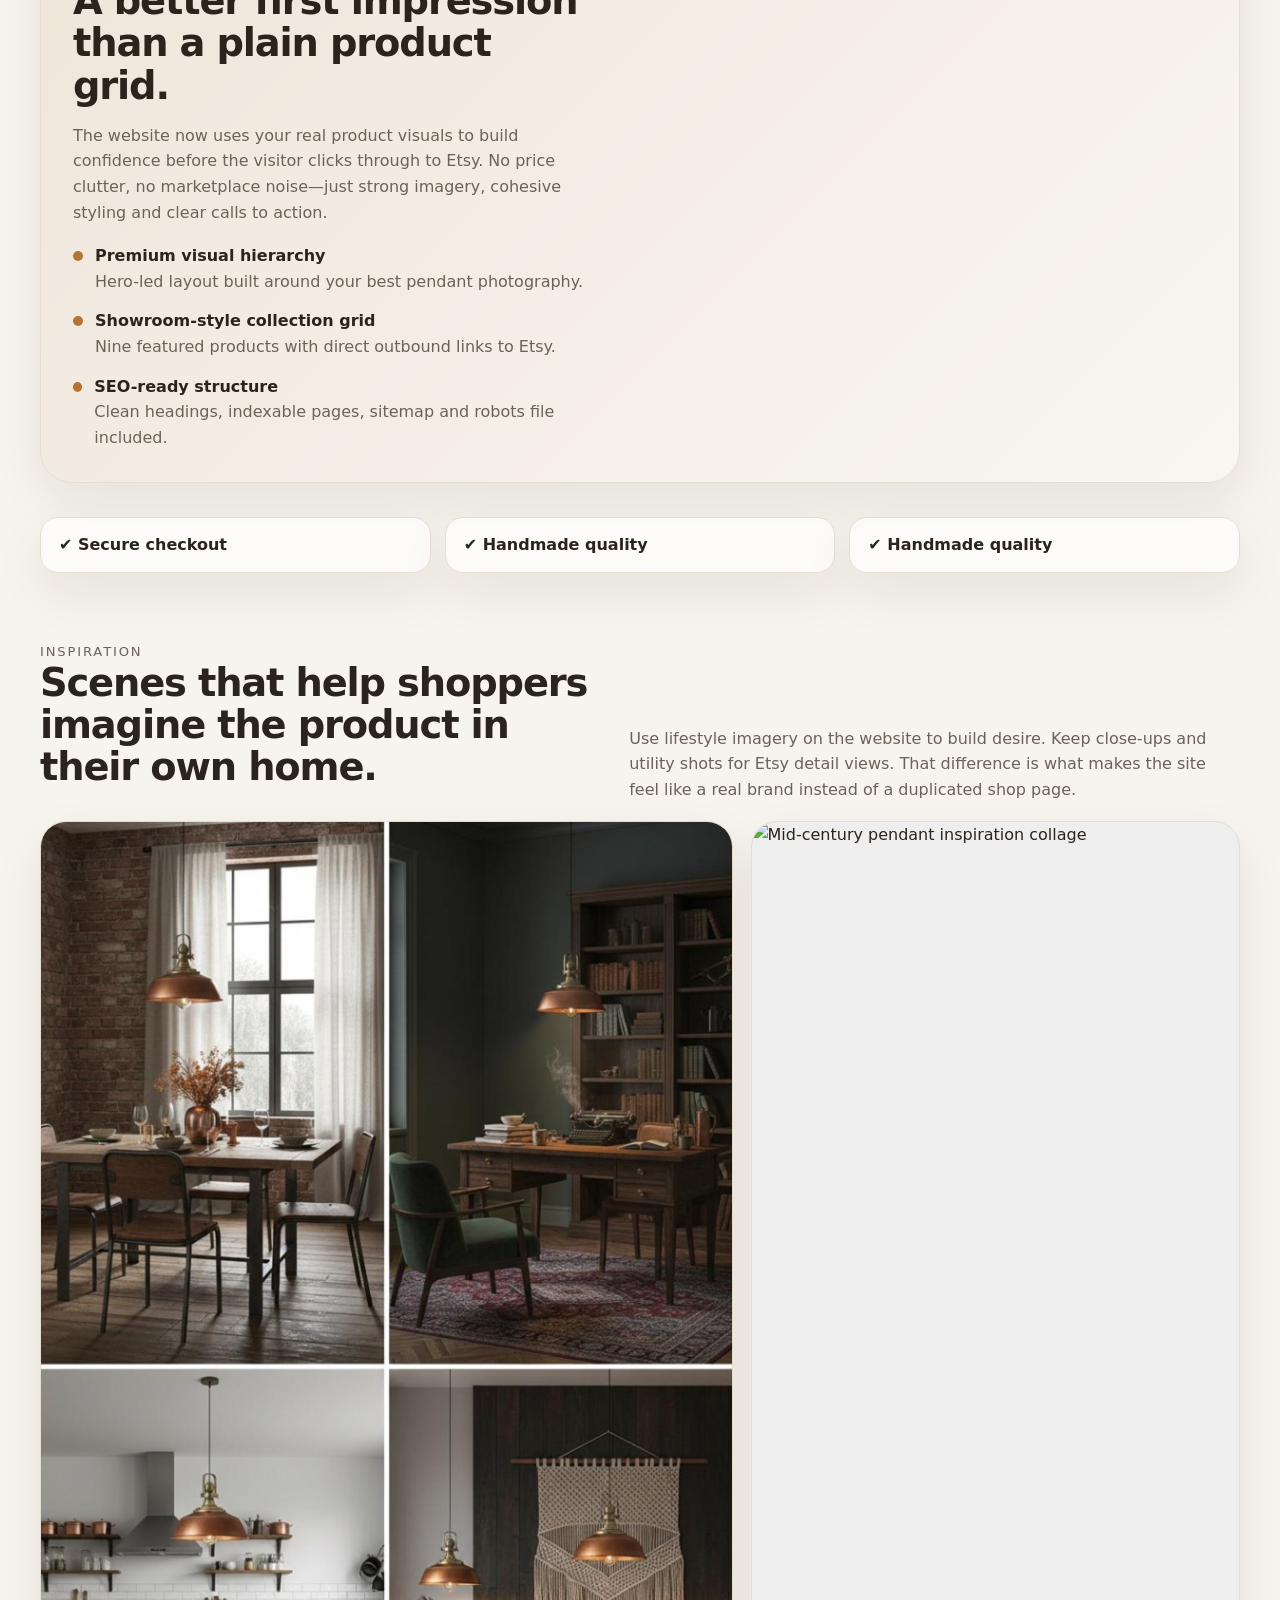
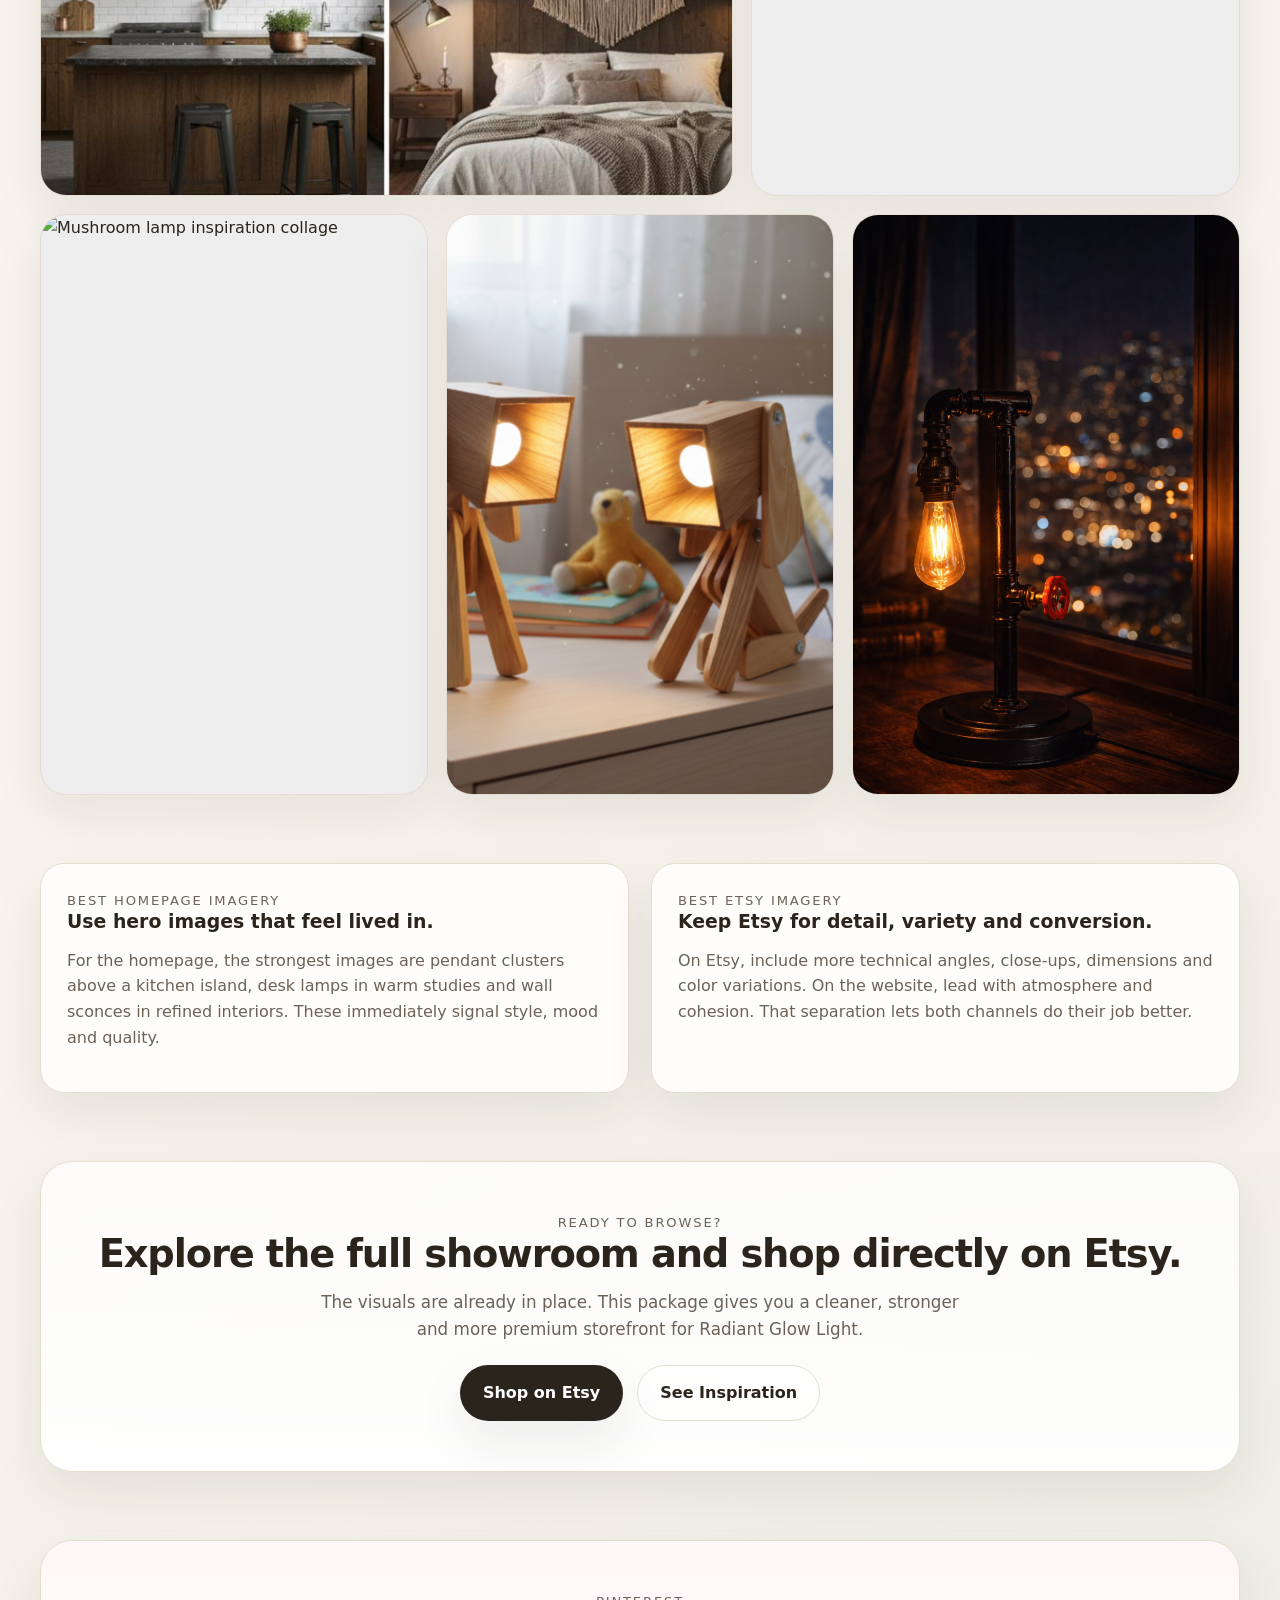
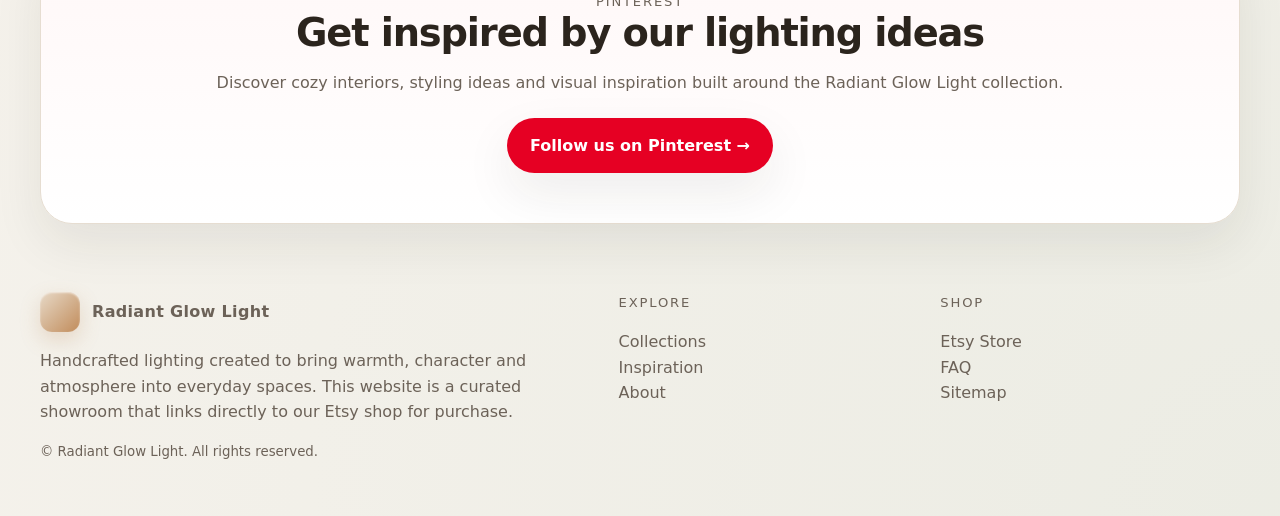
==== commit 6da70c51: "homepage CTA trust and pinterest update" ====
--- a/index.html
+++ b/index.html
@@ -38,9 +38,10 @@
         <h1>Lighting that creates atmosphere, not just light.</h1>
         <p class="lead">Radiant Glow Light is a curated collection of handmade statement pieces—mid-century pendants, industrial pipe lamps, elegant wall sconces and playful table lamps—made to elevate real living spaces.</p>
         <div class="hero-actions">
-          <a class="btn btn-primary" href="https://radiantglowemporium.etsy.com" target="_blank" rel="noopener">Shop on Etsy</a>
+          <a class="btn btn-primary" href="https://radiantglowemporium.etsy.com" target="_blank" rel="noopener">Shop on Etsy →</a>
           <a class="btn btn-secondary" href="collections.html">View Collections</a>
         </div>
+        <p class="hero-subline">Free worldwide shipping on selected items</p>
         <div class="hero-meta">
           <div class="stat"><strong>9</strong> featured designs</div>
           <div class="stat"><strong>Warm</strong> showroom styling</div>
@@ -60,9 +61,9 @@
 
   <section class="section trust-strip-wrap">
     <div class="container trust-strip">
-      <div class="trust-item">⭐ Trusted by customers worldwide</div>
-      <div class="trust-item">✔ Handmade quality</div>
-      <div class="trust-item">✔ Fast & secure shipping via Etsy</div>
+      <div class="trust-item">✔ Secure checkout</div>
+      <div class="trust-item">✔ Fast dispatch</div>
+      <div class="trust-item">✔ Fast dispatch</div>
     </div>
   </section>
 
@@ -85,10 +86,10 @@
         <h3>Vintage Green Banker Lamp</h3>
         <div class="muted">Desk Lamp</div>
       </div>
-      <span class="tag bestseller">Bestseller</span>
+      <span class="hover-badge">Bestseller</span>
     </div>
     <p class="muted">A polished brass silhouette paired with the iconic green shade for a warm, library-inspired glow.</p>
-    <p class="micro-copy">Warm ambient lighting • Handmade design</p>
+    <p class="micro-copy">Warm ambient lighting • Handmade quality • Perfect for modern interiors</p>
     <div class="card-actions">
       <a href="https://www.etsy.com/listing/4413425537/vintage-green-glass-bankers-lamp-emerald" target="_blank" rel="noopener"><strong>View on Etsy</strong></a>
       <span class="arrow">↗</span>
@@ -109,7 +110,7 @@
       <span class="tag">Sconce</span>
     </div>
     <p class="muted">Soft architectural lighting with natural wood texture—ideal for bedrooms, hallways and boutique interiors.</p>
-    <p class="micro-copy">Warm ambient lighting • Handmade design</p>
+    <p class="micro-copy">Warm ambient lighting • Handmade quality • Perfect for modern interiors</p>
     <div class="card-actions">
       <a href="https://www.etsy.com/listing/4477091159/minimalist-wood-wall-sconce-modern" target="_blank" rel="noopener"><strong>View on Etsy</strong></a>
       <span class="arrow">↗</span>
@@ -127,10 +128,10 @@
         <h3>Orange Pendant with Wooden Beads</h3>
         <div class="muted">Pendant Light</div>
       </div>
-      <span class="tag bestseller">Bestseller</span>
+      <span class="hover-badge">Bestseller</span>
     </div>
     <p class="muted">A warm mid-century statement made for kitchen islands, dining corners and color-led interiors.</p>
-    <p class="micro-copy">Warm ambient lighting • Handmade design</p>
+    <p class="micro-copy">Warm ambient lighting • Handmade quality • Perfect for modern interiors</p>
     <div class="card-actions">
       <a href="https://www.etsy.com/listing/4476856257/orange-pendant-light-with-wooden-beads" target="_blank" rel="noopener"><strong>View on Etsy</strong></a>
       <span class="arrow">↗</span>
@@ -151,7 +152,7 @@
       <span class="tag">Double Pipe</span>
     </div>
     <p class="muted">Industrial metalwork, vintage tube bulbs and unmistakable character for bars, studies and bold desks.</p>
-    <p class="micro-copy">Warm ambient lighting • Handmade design</p>
+    <p class="micro-copy">Warm ambient lighting • Handmade quality • Perfect for modern interiors</p>
     <div class="card-actions">
       <a href="https://www.etsy.com/listing/4466972446/steampunk-double-pipe-lamp-industrial" target="_blank" rel="noopener"><strong>View on Etsy</strong></a>
       <span class="arrow">↗</span>
@@ -172,7 +173,7 @@
       <span class="tag">Red Valve</span>
     </div>
     <p class="muted">A compact industrial design with warm Edison glow, built to bring edge to sideboards and workspaces.</p>
-    <p class="micro-copy">Warm ambient lighting • Handmade design</p>
+    <p class="micro-copy">Warm ambient lighting • Handmade quality • Perfect for modern interiors</p>
     <div class="card-actions">
       <a href="https://www.etsy.com/listing/4466895996/steampunk-pipe-lamp-with-red-valve" target="_blank" rel="noopener"><strong>View on Etsy</strong></a>
       <span class="arrow">↗</span>
@@ -193,7 +194,7 @@
       <span class="tag">Farmhouse</span>
     </div>
     <p class="muted">A timeless brass-and-enamel look that suits modern farmhouse kitchens, dining tables and quiet corners.</p>
-    <p class="micro-copy">Warm ambient lighting • Handmade design</p>
+    <p class="micro-copy">Warm ambient lighting • Handmade quality • Perfect for modern interiors</p>
     <div class="card-actions">
       <a href="https://www.etsy.com/listing/4423862632/modern-farmhouse-pendant-light-brass" target="_blank" rel="noopener"><strong>View on Etsy</strong></a>
       <span class="arrow">↗</span>
@@ -214,7 +215,7 @@
       <span class="tag">Dog Lamp</span>
     </div>
     <p class="muted">A playful wooden character lamp designed for desks, kids’ rooms and memorable gifting moments.</p>
-    <p class="micro-copy">Warm ambient lighting • Handmade design</p>
+    <p class="micro-copy">Warm ambient lighting • Handmade quality • Perfect for modern interiors</p>
     <div class="card-actions">
       <a href="https://www.etsy.com/listing/1519179521/handmade-wooden-dog-lamp-modern-desk" target="_blank" rel="noopener"><strong>View on Etsy</strong></a>
       <span class="arrow">↗</span>
@@ -235,7 +236,7 @@
       <span class="tag">Mushroom</span>
     </div>
     <p class="muted">Rounded retro form, soft ambient glow and rich color options for cozy shelves and side tables.</p>
-    <p class="micro-copy">Warm ambient lighting • Handmade design</p>
+    <p class="micro-copy">Warm ambient lighting • Handmade quality • Perfect for modern interiors</p>
     <div class="card-actions">
       <a href="https://www.etsy.com/listing/4420756283/mid-century-modern-mushroom-table-lamp" target="_blank" rel="noopener"><strong>View on Etsy</strong></a>
       <span class="arrow">↗</span>
@@ -256,7 +257,7 @@
       <span class="tag">Mid Pendant</span>
     </div>
     <p class="muted">Scandinavian lines, wood detail and expressive colors designed to elevate kitchens and dining spaces.</p>
-    <p class="micro-copy">Warm ambient lighting • Handmade design</p>
+    <p class="micro-copy">Warm ambient lighting • Handmade quality • Perfect for modern interiors</p>
     <div class="card-actions">
       <a href="https://www.etsy.com/listing/4469612044/orange-mid-century-pendant-light-metal" target="_blank" rel="noopener"><strong>View on Etsy</strong></a>
       <span class="arrow">↗</span>
@@ -284,9 +285,9 @@
 
   <section class="section trust-strip-wrap">
     <div class="container trust-strip">
-      <div class="trust-item">⭐ Trusted by customers worldwide</div>
+      <div class="trust-item">✔ Secure checkout</div>
       <div class="trust-item">✔ Handmade quality</div>
-      <div class="trust-item">✔ Fast & secure shipping via Etsy</div>
+      <div class="trust-item">✔ Handmade quality</div>
     </div>
   </section>
 
@@ -337,13 +338,12 @@
 
 
   <section class="section">
-    <div class="container cta">
-      <div class="kicker">Get inspired</div>
-      <h2>Follow the visual world behind the collection.</h2>
-      <p class="muted">See cozy interiors, styling ideas and product moments made for Pinterest and Instagram. Use the showroom for inspiration, then continue to Etsy when you're ready to shop.</p>
+    <div class="container cta pinterest-cta">
+      <div class="kicker">Pinterest</div>
+      <h2>Get inspired by our lighting ideas</h2>
+      <p class="muted">Discover cozy interiors, styling ideas and visual inspiration built around the Radiant Glow Light collection.</p>
       <div class="hero-actions" style="justify-content:center">
-        <a class="btn btn-secondary" href="inspiration.html">View Inspiration</a>
-        <a class="btn btn-primary" href="https://radiantglowemporium.etsy.com" target="_blank" rel="noopener">Shop on Etsy</a>
+        <a class="btn btn-primary pinterest-btn" href="https://tr.pinterest.com/emrekarael/" target="_blank" rel="noopener">Follow us on Pinterest →</a>
       </div>
     </div>
   </section>
--- a/style.css
+++ b/style.css
@@ -164,3 +164,22 @@
 @media (max-width: 640px){
   .floating-etsy{right:12px;bottom:12px;padding:12px 14px;font-size:.95rem}
 }
+
+.hero-subline{
+  margin:14px 0 0;
+  color:var(--muted);
+  font-size:.95rem;
+  font-weight:600;
+}
+.card{position:relative}
+.hover-badge{
+  position:absolute;top:14px;left:14px;z-index:2;
+  font-size:.76rem;padding:7px 10px;border-radius:999px;
+  background:var(--text);color:#fff;opacity:0;transform:translateY(-4px);
+  transition:opacity .25s ease, transform .25s ease;pointer-events:none;
+  box-shadow:0 10px 24px rgba(0,0,0,.16);
+}
+.card:hover .hover-badge{opacity:1;transform:translateY(0)}
+.pinterest-cta{background:linear-gradient(180deg,#fff7f7,#ffffff)}
+.pinterest-btn{background:#e60023}
+.pinterest-btn:hover{background:#c9001f}
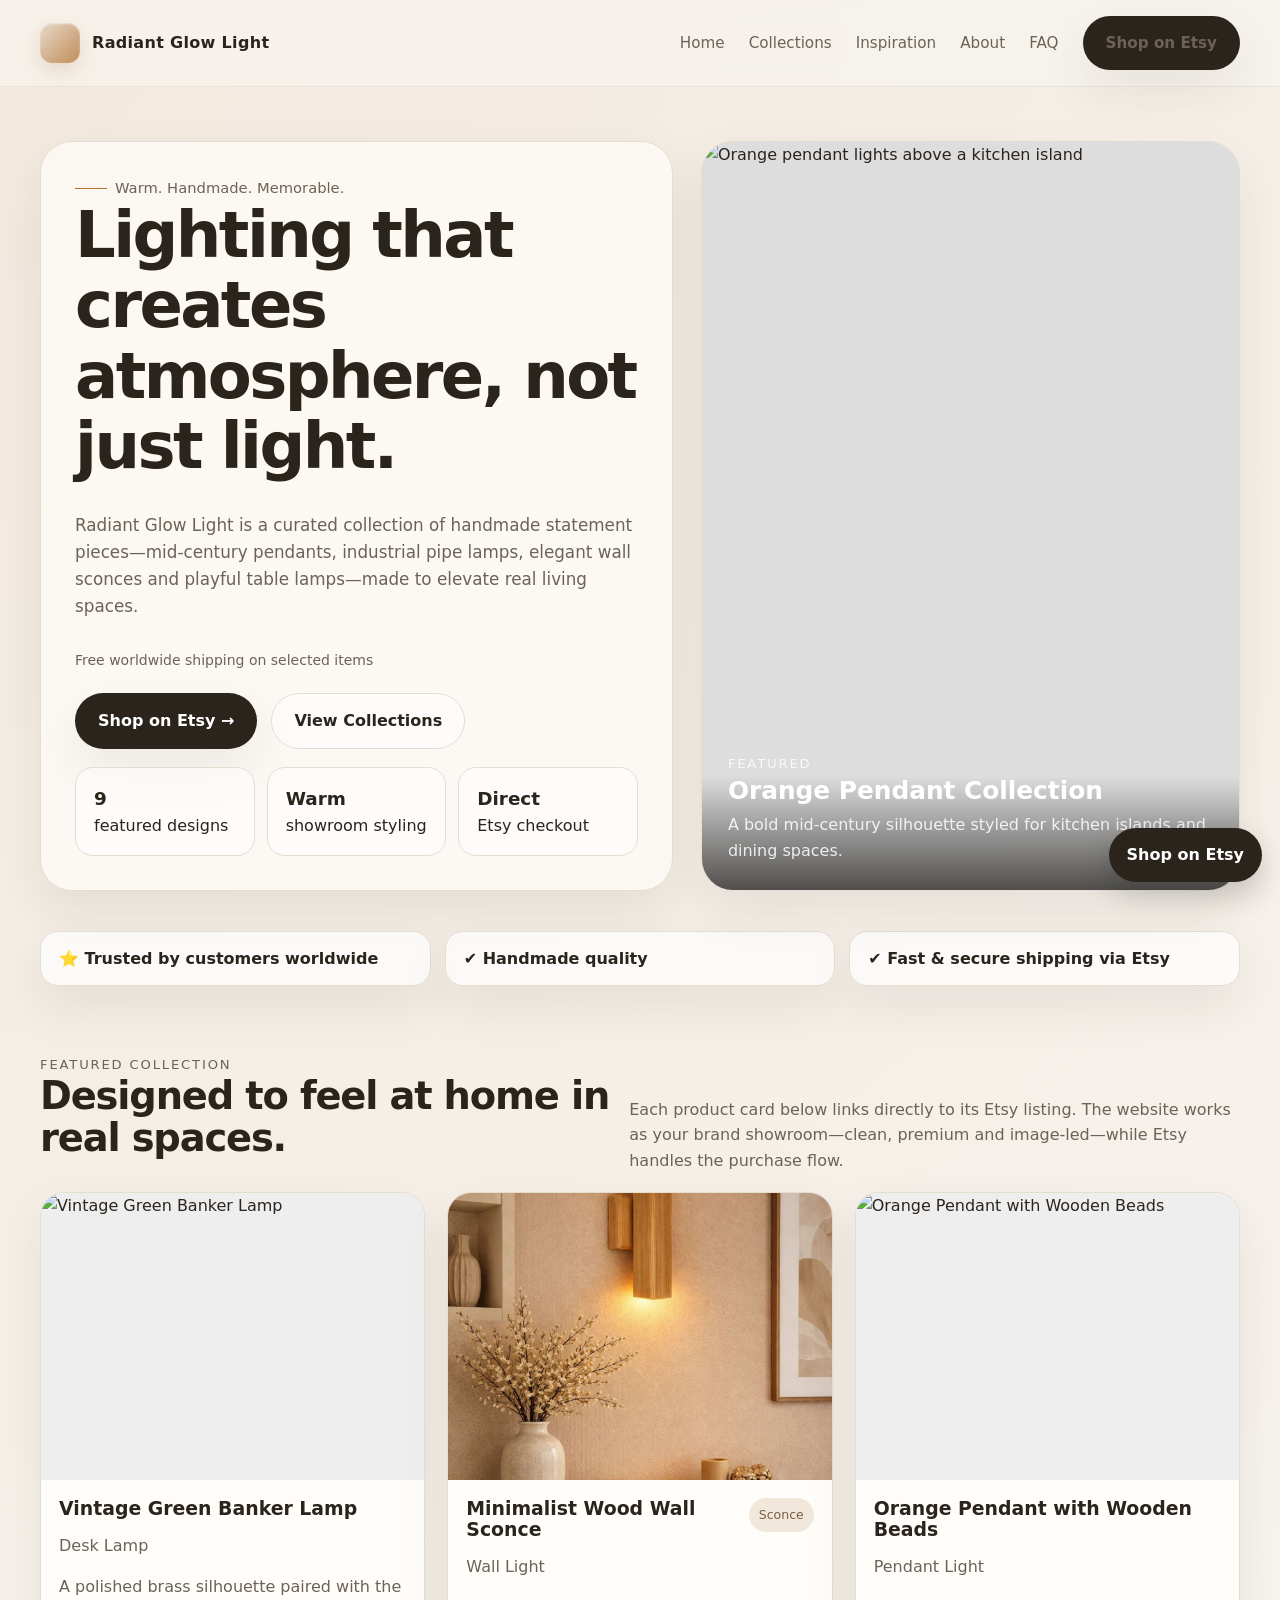
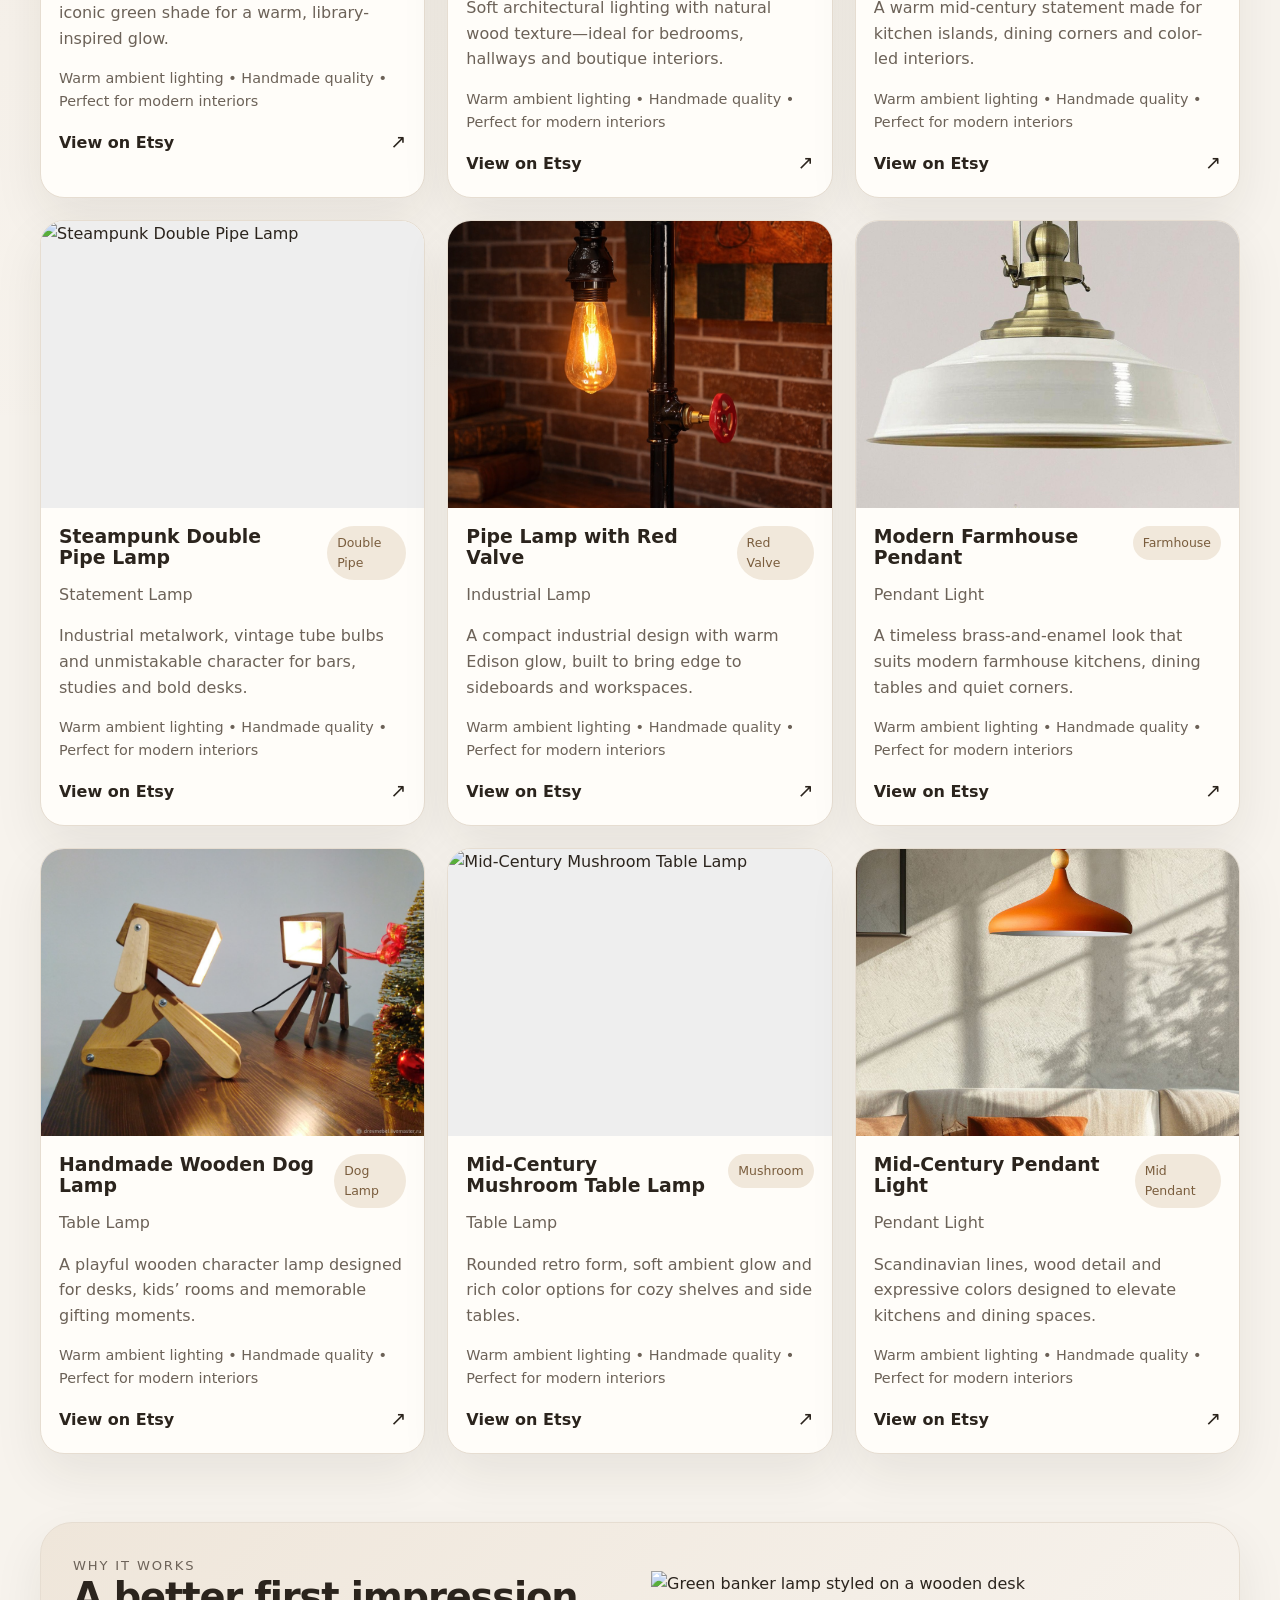
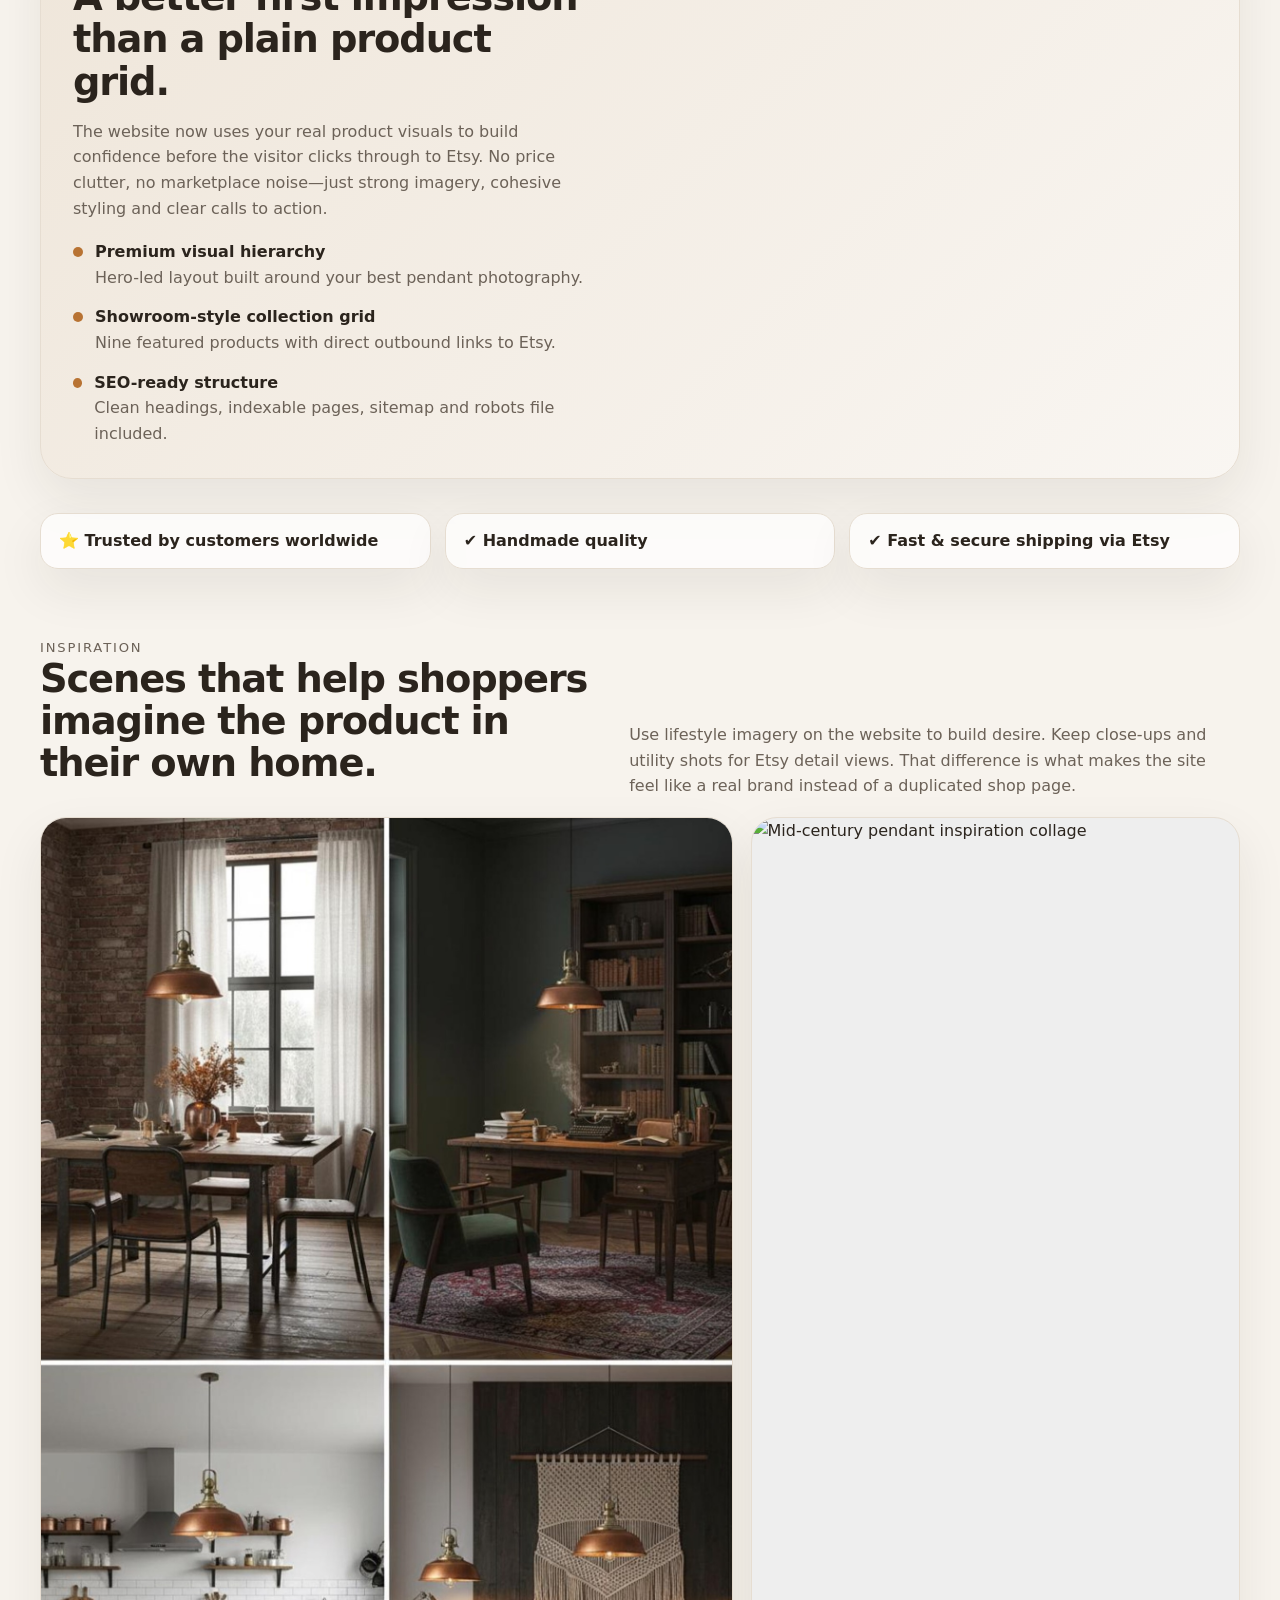
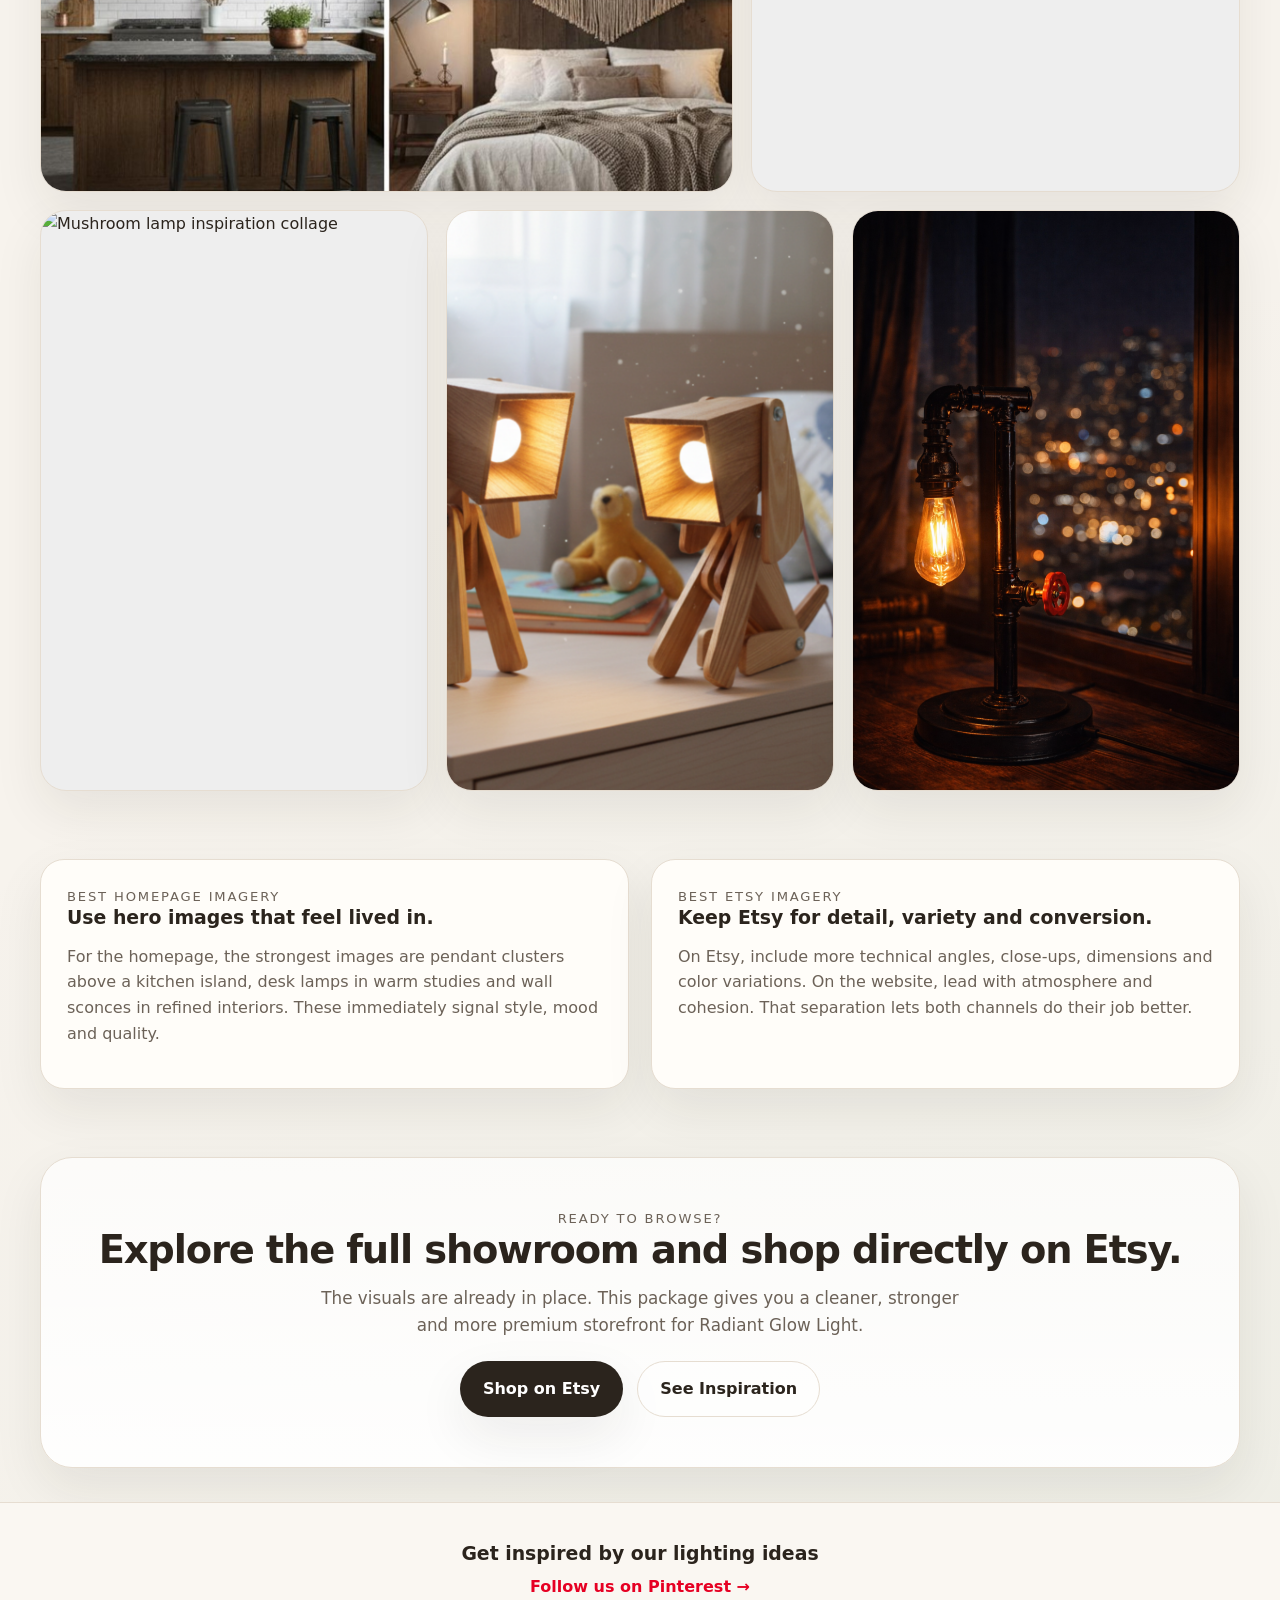
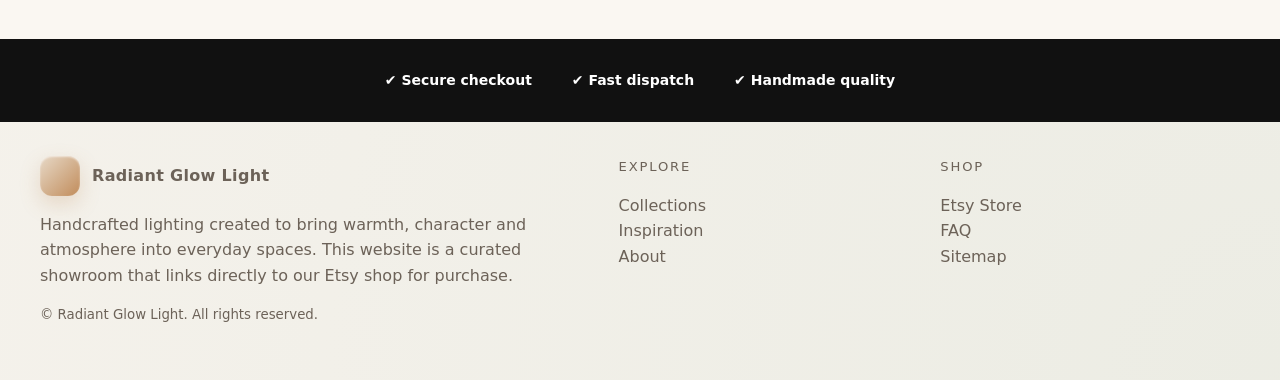
==== commit e4103fe9: "homepage cta trust and pinterest update" ====
--- a/index.html
+++ b/index.html
@@ -37,11 +37,11 @@
         <div class="eyebrow">Warm. Handmade. Memorable.</div>
         <h1>Lighting that creates atmosphere, not just light.</h1>
         <p class="lead">Radiant Glow Light is a curated collection of handmade statement pieces—mid-century pendants, industrial pipe lamps, elegant wall sconces and playful table lamps—made to elevate real living spaces.</p>
+        <p class="hero-sub">Free worldwide shipping on selected items</p>
         <div class="hero-actions">
-          <a class="btn btn-primary" href="https://radiantglowemporium.etsy.com" target="_blank" rel="noopener">Shop on Etsy →</a>
+          <a class="btn btn-primary hero-btn" href="https://radiantglowemporium.etsy.com" target="_blank" rel="noopener">Shop on Etsy →</a>
           <a class="btn btn-secondary" href="collections.html">View Collections</a>
         </div>
-        <p class="hero-subline">Free worldwide shipping on selected items</p>
         <div class="hero-meta">
           <div class="stat"><strong>9</strong> featured designs</div>
           <div class="stat"><strong>Warm</strong> showroom styling</div>
@@ -61,9 +61,9 @@
 
   <section class="section trust-strip-wrap">
     <div class="container trust-strip">
-      <div class="trust-item">✔ Secure checkout</div>
-      <div class="trust-item">✔ Fast dispatch</div>
-      <div class="trust-item">✔ Fast dispatch</div>
+      <div class="trust-item">⭐ Trusted by customers worldwide</div>
+      <div class="trust-item">✔ Handmade quality</div>
+      <div class="trust-item">✔ Fast & secure shipping via Etsy</div>
     </div>
   </section>
 
@@ -76,7 +76,7 @@
       <p>Each product card below links directly to its Etsy listing. The website works as your brand showroom—clean, premium and image-led—while Etsy handles the purchase flow.</p>
     </div>
     <div class="container grid-products">
-<article class="card">
+<article class="card product-card featured-product">
   <a href="https://www.etsy.com/listing/4413425537/vintage-green-glass-bankers-lamp-emerald" target="_blank" rel="noopener">
     <div class="card-media"><img src="assets/banker-clean.png" alt="Vintage Green Banker Lamp" loading="lazy"></div>
   </a>
@@ -86,7 +86,7 @@
         <h3>Vintage Green Banker Lamp</h3>
         <div class="muted">Desk Lamp</div>
       </div>
-      <span class="hover-badge">Bestseller</span>
+      <span class="tag hover-badge">Bestseller</span>
     </div>
     <p class="muted">A polished brass silhouette paired with the iconic green shade for a warm, library-inspired glow.</p>
     <p class="micro-copy">Warm ambient lighting • Handmade quality • Perfect for modern interiors</p>
@@ -97,7 +97,7 @@
   </div>
 </article>
 
-<article class="card">
+<article class="card product-card">
   <a href="https://www.etsy.com/listing/4477091159/minimalist-wood-wall-sconce-modern" target="_blank" rel="noopener">
     <div class="card-media"><img src="assets/sconce-styled.jpg" alt="Minimalist Wood Wall Sconce" loading="lazy"></div>
   </a>
@@ -118,7 +118,7 @@
   </div>
 </article>
 
-<article class="card">
+<article class="card product-card featured-product">
   <a href="https://www.etsy.com/listing/4476856257/orange-pendant-light-with-wooden-beads" target="_blank" rel="noopener">
     <div class="card-media"><img src="assets/pendant-orange-dining.png" alt="Orange Pendant with Wooden Beads" loading="lazy"></div>
   </a>
@@ -128,7 +128,7 @@
         <h3>Orange Pendant with Wooden Beads</h3>
         <div class="muted">Pendant Light</div>
       </div>
-      <span class="hover-badge">Bestseller</span>
+      <span class="tag hover-badge">Bestseller</span>
     </div>
     <p class="muted">A warm mid-century statement made for kitchen islands, dining corners and color-led interiors.</p>
     <p class="micro-copy">Warm ambient lighting • Handmade quality • Perfect for modern interiors</p>
@@ -139,7 +139,7 @@
   </div>
 </article>
 
-<article class="card">
+<article class="card product-card">
   <a href="https://www.etsy.com/listing/4466972446/steampunk-double-pipe-lamp-industrial" target="_blank" rel="noopener">
     <div class="card-media"><img src="assets/pipe-double-library.png" alt="Steampunk Double Pipe Lamp" loading="lazy"></div>
   </a>
@@ -160,7 +160,7 @@
   </div>
 </article>
 
-<article class="card">
+<article class="card product-card">
   <a href="https://www.etsy.com/listing/4466895996/steampunk-pipe-lamp-with-red-valve" target="_blank" rel="noopener">
     <div class="card-media"><img src="assets/pipe-red-brick.png" alt="Pipe Lamp with Red Valve" loading="lazy"></div>
   </a>
@@ -181,7 +181,7 @@
   </div>
 </article>
 
-<article class="card">
+<article class="card product-card">
   <a href="https://www.etsy.com/listing/4423862632/modern-farmhouse-pendant-light-brass" target="_blank" rel="noopener">
     <div class="card-media"><img src="assets/farmhouse-product.jpg" alt="Modern Farmhouse Pendant" loading="lazy"></div>
   </a>
@@ -202,7 +202,7 @@
   </div>
 </article>
 
-<article class="card">
+<article class="card product-card">
   <a href="https://www.etsy.com/listing/1519179521/handmade-wooden-dog-lamp-modern-desk" target="_blank" rel="noopener">
     <div class="card-media"><img src="assets/dog-workspace.png" alt="Handmade Wooden Dog Lamp" loading="lazy"></div>
   </a>
@@ -223,7 +223,7 @@
   </div>
 </article>
 
-<article class="card">
+<article class="card product-card">
   <a href="https://www.etsy.com/listing/4420756283/mid-century-modern-mushroom-table-lamp" target="_blank" rel="noopener">
     <div class="card-media"><img src="assets/mushroom-orange-grid.png" alt="Mid-Century Mushroom Table Lamp" loading="lazy"></div>
   </a>
@@ -244,7 +244,7 @@
   </div>
 </article>
 
-<article class="card">
+<article class="card product-card">
   <a href="https://www.etsy.com/listing/4469612044/orange-mid-century-pendant-light-metal" target="_blank" rel="noopener">
     <div class="card-media"><img src="assets/mid-orange-styled.jpg" alt="Mid-Century Pendant Light" loading="lazy"></div>
   </a>
@@ -285,9 +285,9 @@
 
   <section class="section trust-strip-wrap">
     <div class="container trust-strip">
-      <div class="trust-item">✔ Secure checkout</div>
+      <div class="trust-item">⭐ Trusted by customers worldwide</div>
       <div class="trust-item">✔ Handmade quality</div>
-      <div class="trust-item">✔ Handmade quality</div>
+      <div class="trust-item">✔ Fast & secure shipping via Etsy</div>
     </div>
   </section>
 
@@ -336,17 +336,20 @@
   </section>
 </main>
 
-
-  <section class="section">
-    <div class="container cta pinterest-cta">
-      <div class="kicker">Pinterest</div>
-      <h2>Get inspired by our lighting ideas</h2>
-      <p class="muted">Discover cozy interiors, styling ideas and visual inspiration built around the Radiant Glow Light collection.</p>
-      <div class="hero-actions" style="justify-content:center">
-        <a class="btn btn-primary pinterest-btn" href="https://tr.pinterest.com/emrekarael/" target="_blank" rel="noopener">Follow us on Pinterest →</a>
-      </div>
-    </div>
-  </section>
+<section class="pinterest">
+  <div class="container">
+    <h3>Get inspired by our lighting ideas</h3>
+    <a href="https://www.pinterest.com/emrekarael/" target="_blank" rel="noopener">Follow us on Pinterest →</a>
+  </div>
+</section>
+
+<section class="trust">
+  <div class="container trust-row">
+    <div>✔ Secure checkout</div>
+    <div>✔ Fast dispatch</div>
+    <div>✔ Handmade quality</div>
+  </div>
+</section>
 
 <footer class="footer">
   <div class="container footer-grid">
--- a/style.css
+++ b/style.css
@@ -165,21 +165,17 @@
   .floating-etsy{right:12px;bottom:12px;padding:12px 14px;font-size:.95rem}
 }
 
-.hero-subline{
-  margin:14px 0 0;
-  color:var(--muted);
-  font-size:.95rem;
-  font-weight:600;
-}
-.card{position:relative}
-.hover-badge{
-  position:absolute;top:14px;left:14px;z-index:2;
-  font-size:.76rem;padding:7px 10px;border-radius:999px;
-  background:var(--text);color:#fff;opacity:0;transform:translateY(-4px);
-  transition:opacity .25s ease, transform .25s ease;pointer-events:none;
-  box-shadow:0 10px 24px rgba(0,0,0,.16);
-}
-.card:hover .hover-badge{opacity:1;transform:translateY(0)}
-.pinterest-cta{background:linear-gradient(180deg,#fff7f7,#ffffff)}
-.pinterest-btn{background:#e60023}
-.pinterest-btn:hover{background:#c9001f}
+
+.hero-sub{font-size:14px;color:var(--muted);margin:12px 0 0}
+.hero-btn{min-width:170px}
+.product-card{position:relative}
+.product-note{font-size:13px;color:#777;margin-top:8px}
+.hover-badge{position:absolute;top:14px;left:14px;background:#ff7a18;color:#fff;padding:6px 10px;border-radius:999px;font-size:12px;opacity:0;transform:translateY(-3px);transition:.25s ease;z-index:2;box-shadow:0 8px 20px rgba(0,0,0,.14)}
+.featured-product:hover .hover-badge{opacity:1;transform:translateY(0)}
+.pinterest{padding:40px 0;background:#faf7f2;border-top:1px solid var(--line)}
+.pinterest .container{text-align:center}
+.pinterest h3{margin:0 0 10px}
+.pinterest a{color:#e60023;font-weight:700;text-decoration:none}
+.trust{padding:30px 0;background:#111;color:#fff}
+.trust-row{display:flex;justify-content:center;gap:40px;flex-wrap:wrap;font-size:14px;font-weight:600}
+@media (max-width:640px){.trust-row{gap:14px;flex-direction:column;align-items:center}}
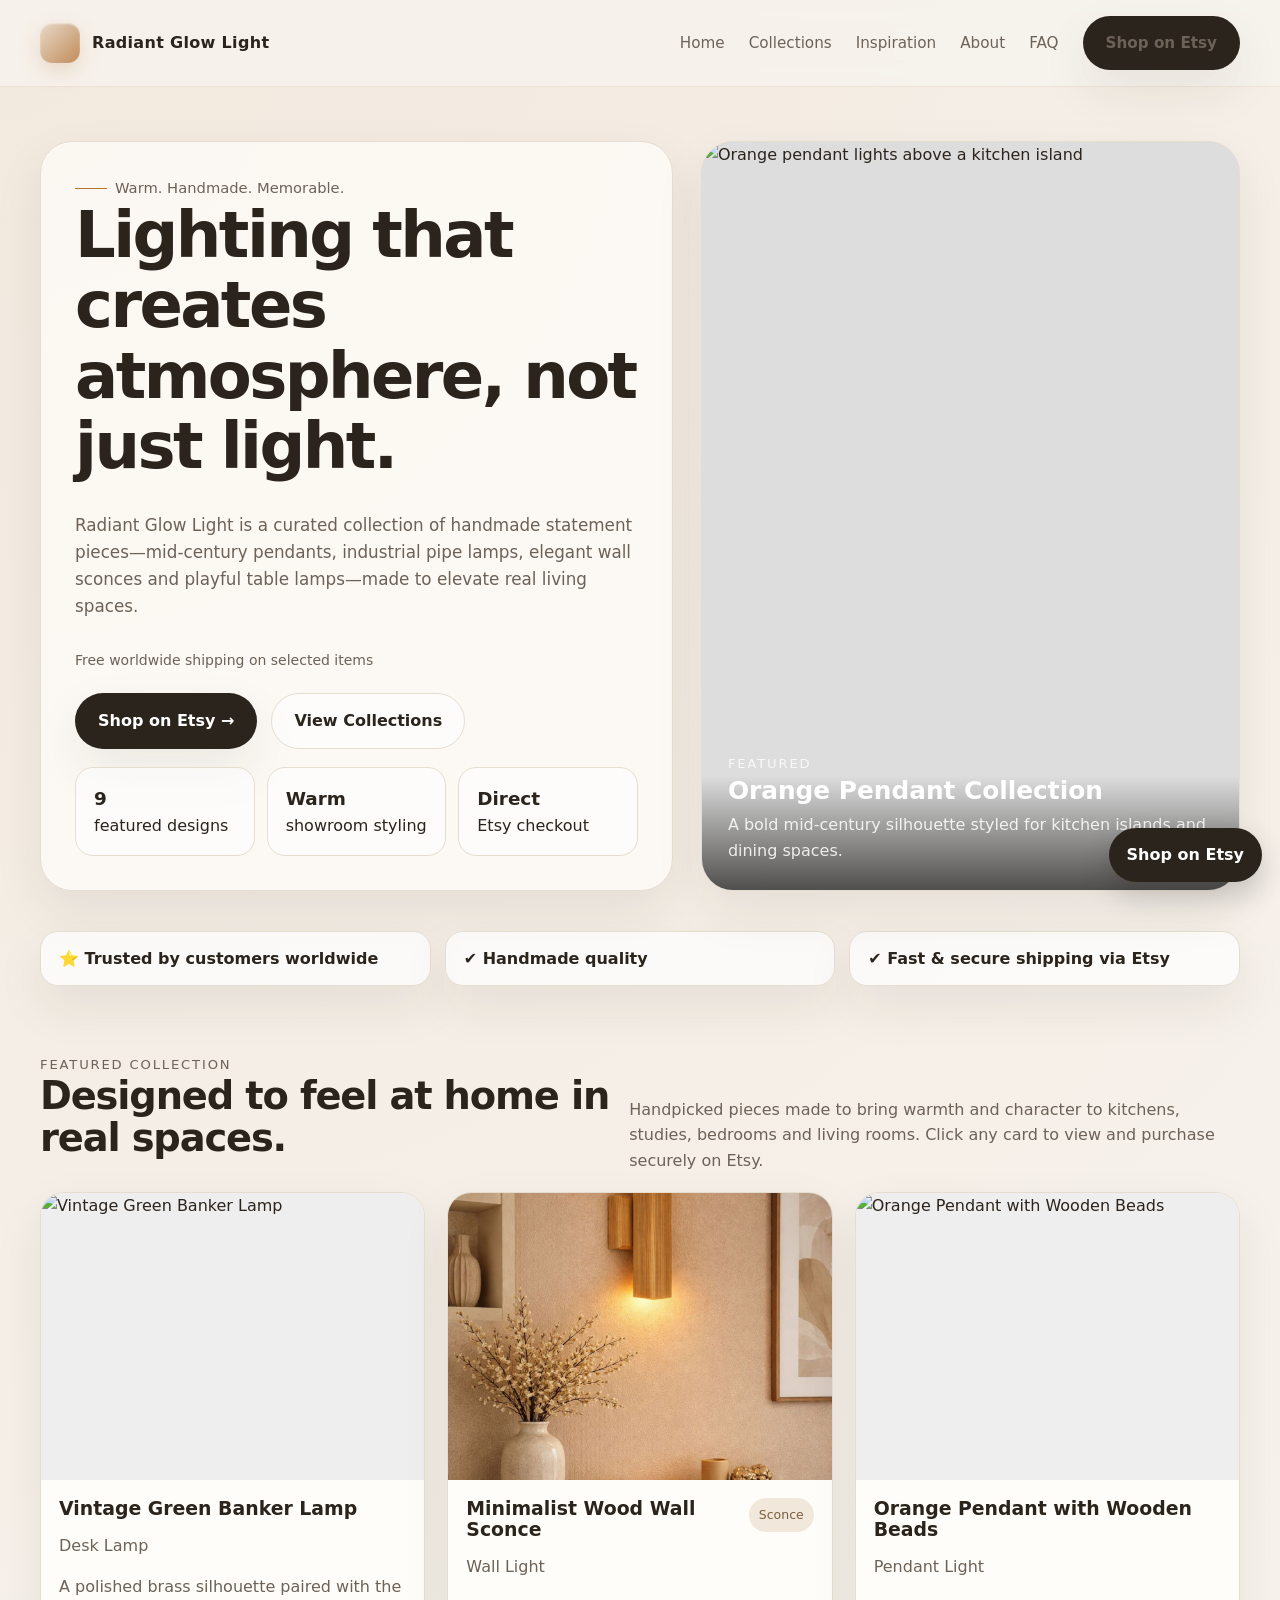
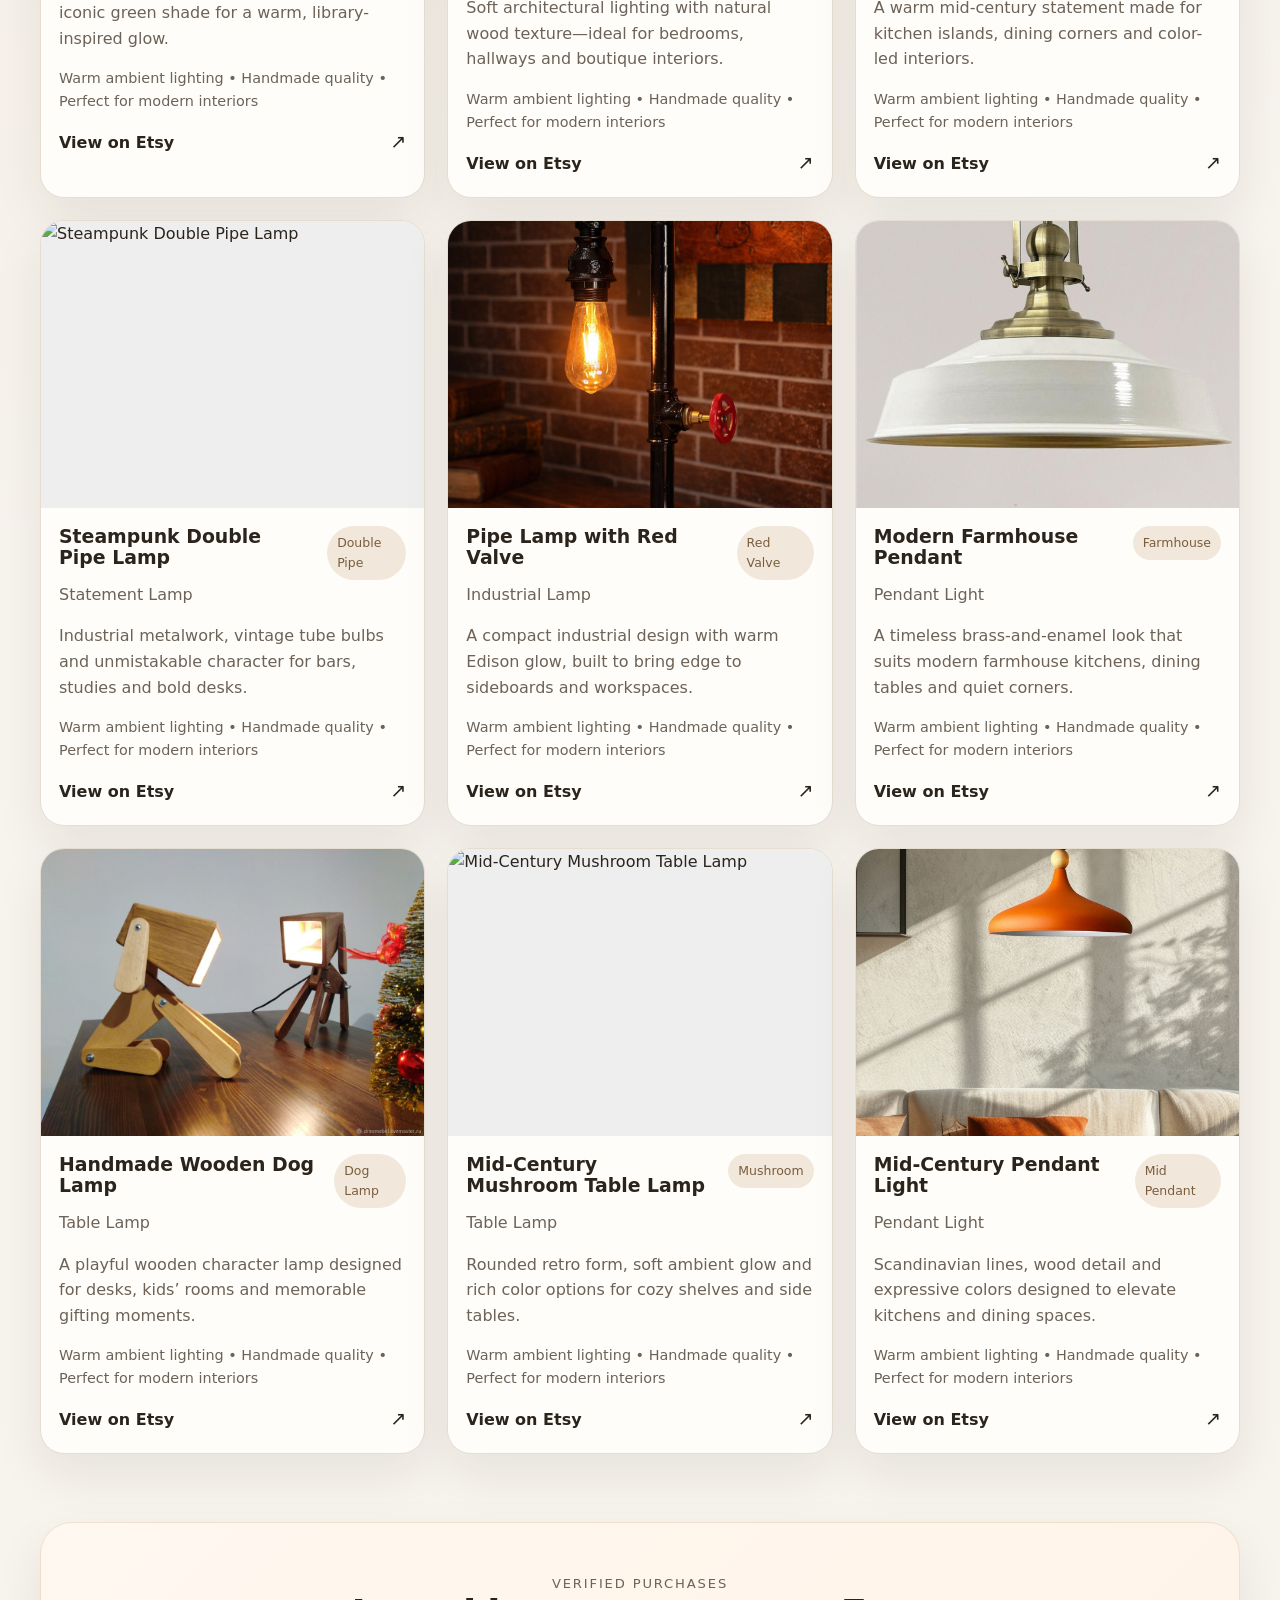
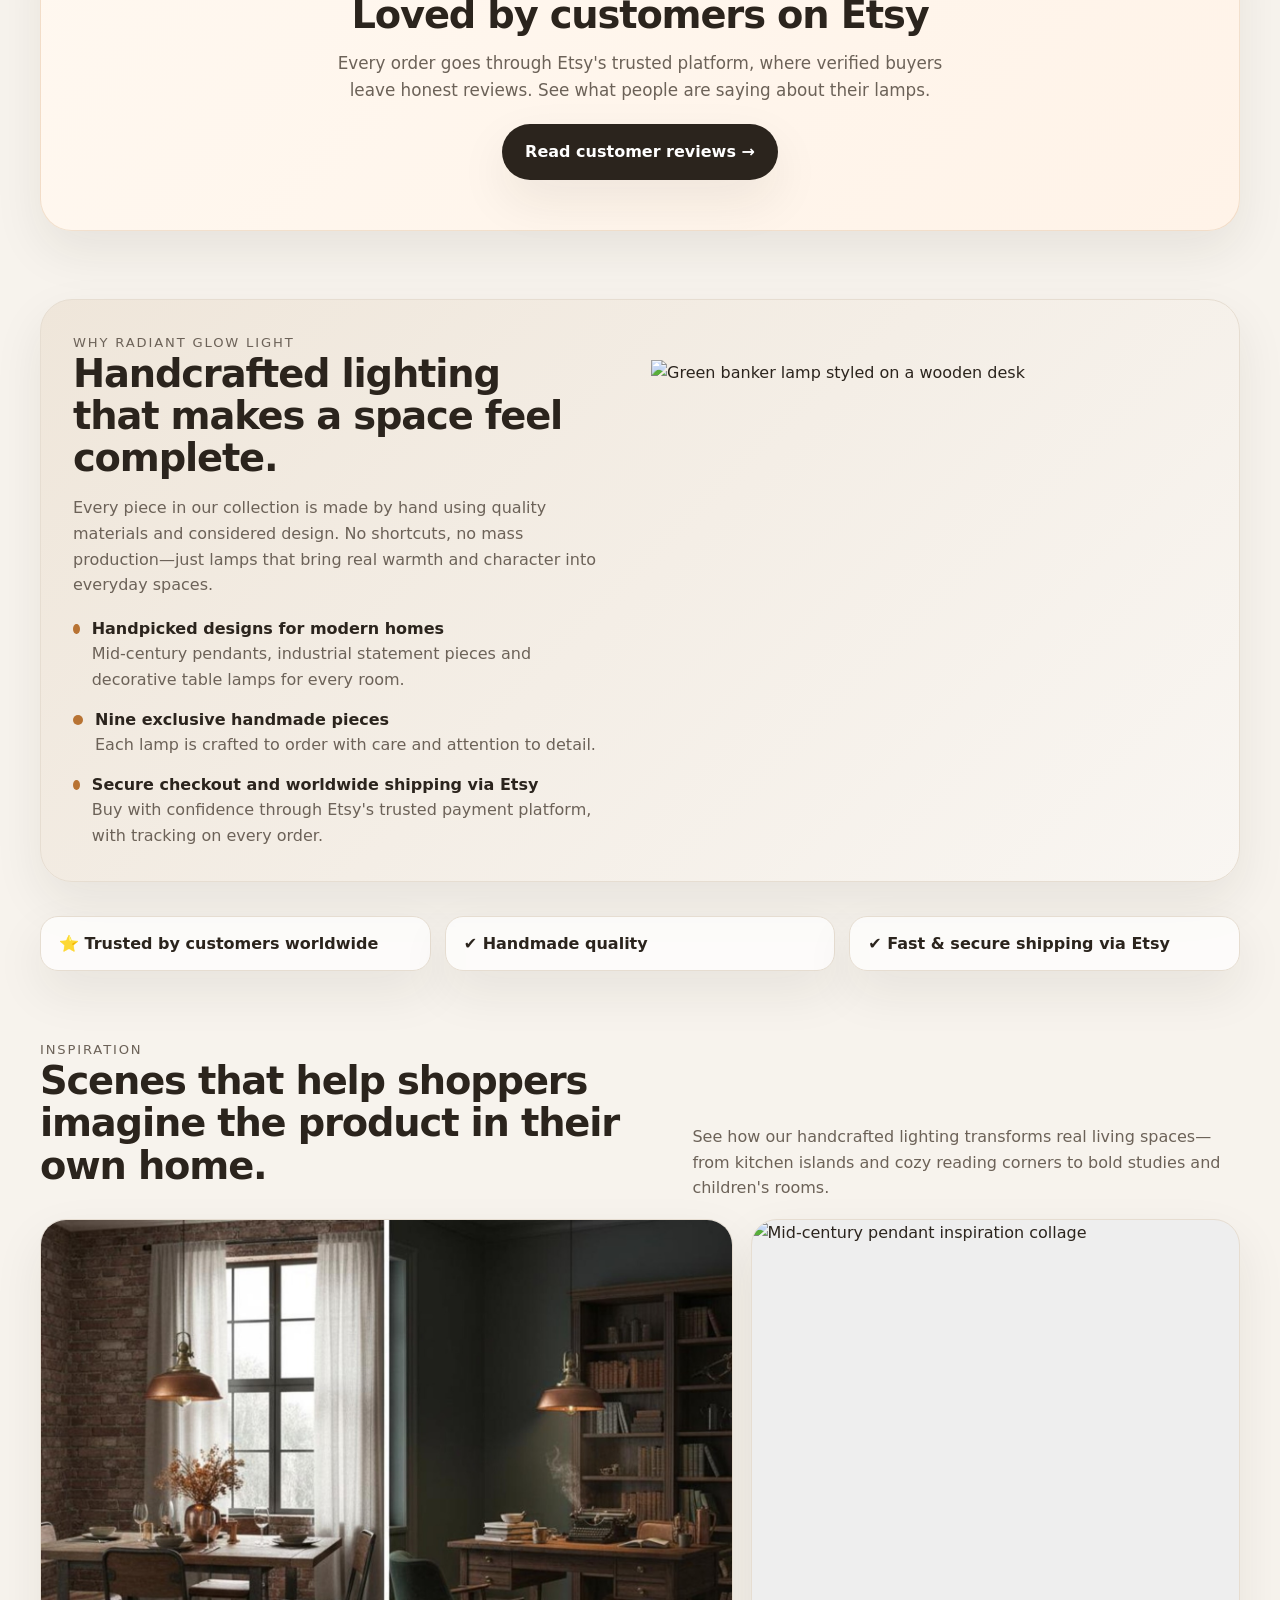
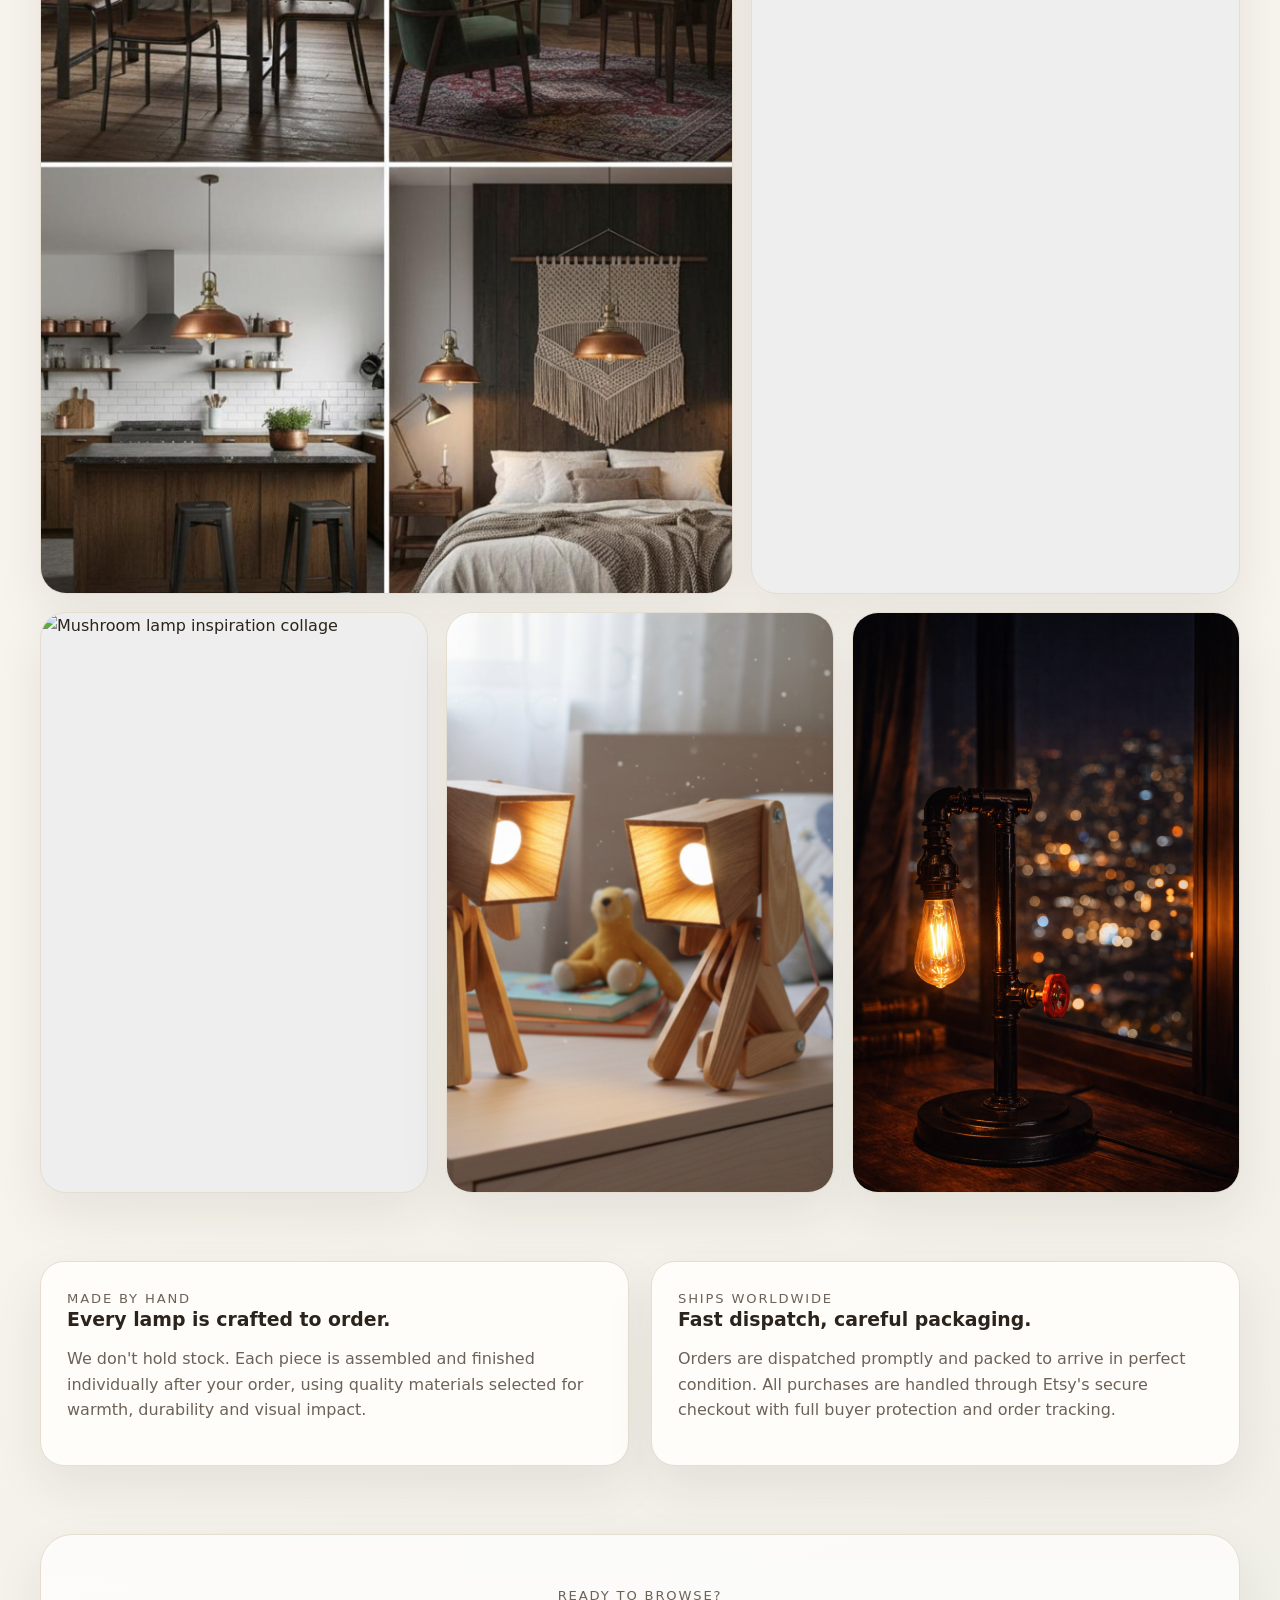
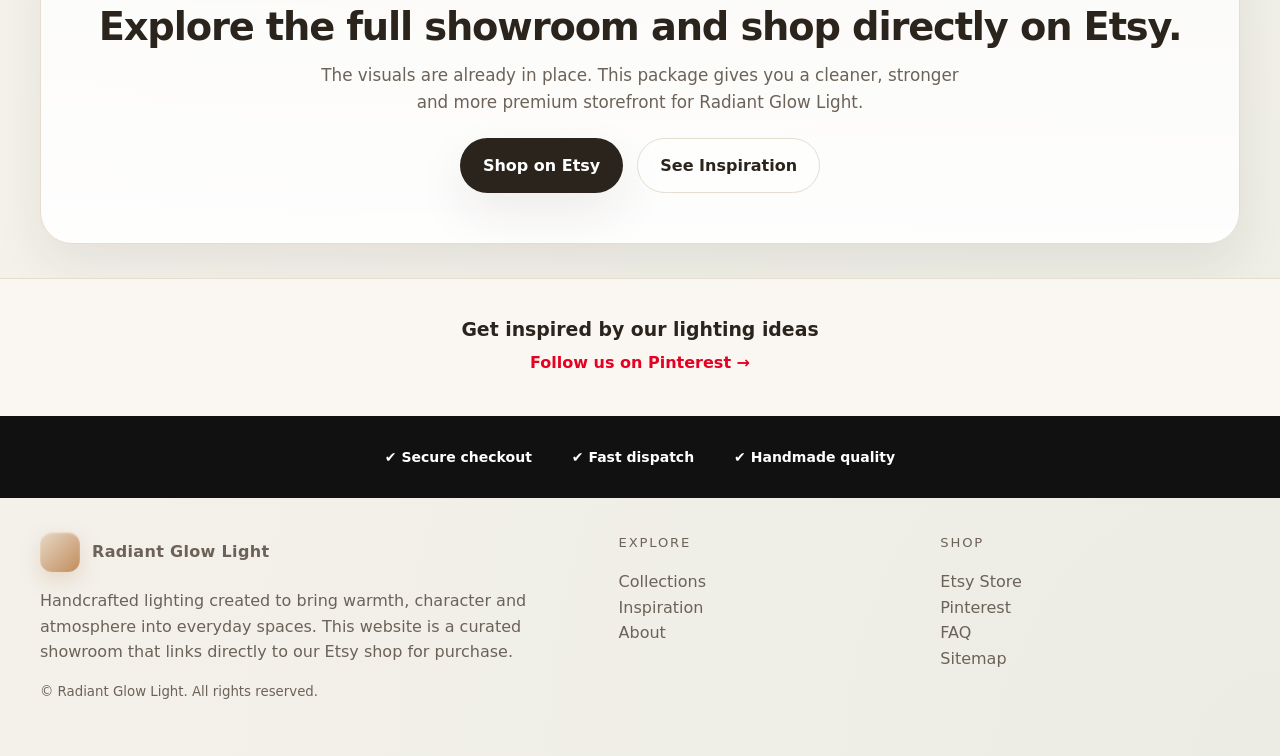
==== commit 2eb0d27b: "Site içeriği güncellendi" ====
--- a/index.html
+++ b/index.html
@@ -12,6 +12,7 @@
   <meta property="og:url" content="https://radiantglowlight.com/">
   <meta property="og:image" content="https://radiantglowlight.com/assets/hero-orange-triple.png">
   <meta name="twitter:card" content="summary_large_image">
+  <script type="application/ld+json">{"@context":"https://schema.org","@type":"Store","name":"Radiant Glow Light","url":"https://radiantglowlight.com","description":"Handcrafted pendant lights, banker lamps, wall sconces and statement lighting designed to bring warmth and character into modern spaces.","sameAs":["https://www.pinterest.com/emrekarael/","https://radiantglowemporium.etsy.com"]}</script>
   <link rel="stylesheet" href="style.css">
 </head>
 <body>
@@ -73,7 +74,7 @@
         <div class="kicker">Featured collection</div>
         <h2>Designed to feel at home in real spaces.</h2>
       </div>
-      <p>Each product card below links directly to its Etsy listing. The website works as your brand showroom—clean, premium and image-led—while Etsy handles the purchase flow.</p>
+      <p>Handpicked pieces made to bring warmth and character to kitchens, studies, bedrooms and living rooms. Click any card to view and purchase securely on Etsy.</p>
     </div>
     <div class="container grid-products">
 <article class="card product-card featured-product">
@@ -268,15 +269,24 @@
   </section>
 
   <section class="section">
+    <div class="container cta" style="background:linear-gradient(135deg,#fff8f0,#fff3e8);border-color:rgba(184,115,51,.18)">
+      <div class="kicker">Verified purchases</div>
+      <h2>Loved by customers on Etsy</h2>
+      <p class="lead" style="margin:0 auto 20px">Every order goes through Etsy's trusted platform, where verified buyers leave honest reviews. See what people are saying about their lamps.</p>
+      <a class="btn btn-primary" href="https://radiantglowemporium.etsy.com/reviews" target="_blank" rel="noopener">Read customer reviews →</a>
+    </div>
+  </section>
+
+  <section class="section">
     <div class="container banner">
       <div class="banner-copy">
-        <div class="kicker">Why it works</div>
-        <h2>A better first impression than a plain product grid.</h2>
-        <p class="muted">The website now uses your real product visuals to build confidence before the visitor clicks through to Etsy. No price clutter, no marketplace noise—just strong imagery, cohesive styling and clear calls to action.</p>
+        <div class="kicker">Why Radiant Glow Light</div>
+        <h2>Handcrafted lighting that makes a space feel complete.</h2>
+        <p class="muted">Every piece in our collection is made by hand using quality materials and considered design. No shortcuts, no mass production—just lamps that bring real warmth and character into everyday spaces.</p>
         <div class="info-list">
-          <div class="info-item"><span class="info-dot"></span><div><strong>Premium visual hierarchy</strong><div class="muted">Hero-led layout built around your best pendant photography.</div></div></div>
-          <div class="info-item"><span class="info-dot"></span><div><strong>Showroom-style collection grid</strong><div class="muted">Nine featured products with direct outbound links to Etsy.</div></div></div>
-          <div class="info-item"><span class="info-dot"></span><div><strong>SEO-ready structure</strong><div class="muted">Clean headings, indexable pages, sitemap and robots file included.</div></div></div>
+          <div class="info-item"><span class="info-dot"></span><div><strong>Handpicked designs for modern homes</strong><div class="muted">Mid-century pendants, industrial statement pieces and decorative table lamps for every room.</div></div></div>
+          <div class="info-item"><span class="info-dot"></span><div><strong>Nine exclusive handmade pieces</strong><div class="muted">Each lamp is crafted to order with care and attention to detail.</div></div></div>
+          <div class="info-item"><span class="info-dot"></span><div><strong>Secure checkout and worldwide shipping via Etsy</strong><div class="muted">Buy with confidence through Etsy's trusted payment platform, with tracking on every order.</div></div></div>
         </div>
       </div>
       <div class="banner-media"><img src="assets/hero-banker-study.png" alt="Green banker lamp styled on a wooden desk"></div>
@@ -297,7 +307,7 @@
         <div class="kicker">Inspiration</div>
         <h2>Scenes that help shoppers imagine the product in their own home.</h2>
       </div>
-      <p>Use lifestyle imagery on the website to build desire. Keep close-ups and utility shots for Etsy detail views. That difference is what makes the site feel like a real brand instead of a duplicated shop page.</p>
+      <p>See how our handcrafted lighting transforms real living spaces—from kitchen islands and cozy reading corners to bold studies and children's rooms.</p>
     </div>
     <div class="container gallery">
       <div class="gallery-card span-7"><img src="assets/farmhouse-grid.jpg" alt="Farmhouse pendant lighting inspiration"></div>
@@ -311,14 +321,14 @@
   <section class="section">
     <div class="container grid-two">
       <article class="card info-card">
-        <div class="kicker">Best homepage imagery</div>
-        <h3>Use hero images that feel lived in.</h3>
-        <p class="muted">For the homepage, the strongest images are pendant clusters above a kitchen island, desk lamps in warm studies and wall sconces in refined interiors. These immediately signal style, mood and quality.</p>
+        <div class="kicker">Made by hand</div>
+        <h3>Every lamp is crafted to order.</h3>
+        <p class="muted">We don't hold stock. Each piece is assembled and finished individually after your order, using quality materials selected for warmth, durability and visual impact.</p>
       </article>
       <article class="card info-card">
-        <div class="kicker">Best Etsy imagery</div>
-        <h3>Keep Etsy for detail, variety and conversion.</h3>
-        <p class="muted">On Etsy, include more technical angles, close-ups, dimensions and color variations. On the website, lead with atmosphere and cohesion. That separation lets both channels do their job better.</p>
+        <div class="kicker">Ships worldwide</div>
+        <h3>Fast dispatch, careful packaging.</h3>
+        <p class="muted">Orders are dispatched promptly and packed to arrive in perfect condition. All purchases are handled through Etsy's secure checkout with full buyer protection and order tracking.</p>
       </article>
     </div>
   </section>
@@ -364,7 +374,7 @@
     </div>
     <div>
       <div class="kicker">Shop</div>
-      <p><a href="https://radiantglowemporium.etsy.com" target="_blank" rel="noopener">Etsy Store</a><br><a href="faq.html">FAQ</a><br><a href="sitemap.xml">Sitemap</a></p>
+      <p><a href="https://radiantglowemporium.etsy.com" target="_blank" rel="noopener">Etsy Store</a><br><a href="https://www.pinterest.com/emrekarael/" target="_blank" rel="noopener">Pinterest</a><br><a href="faq.html">FAQ</a><br><a href="sitemap.xml">Sitemap</a></p>
     </div>
   </div>
 </footer>
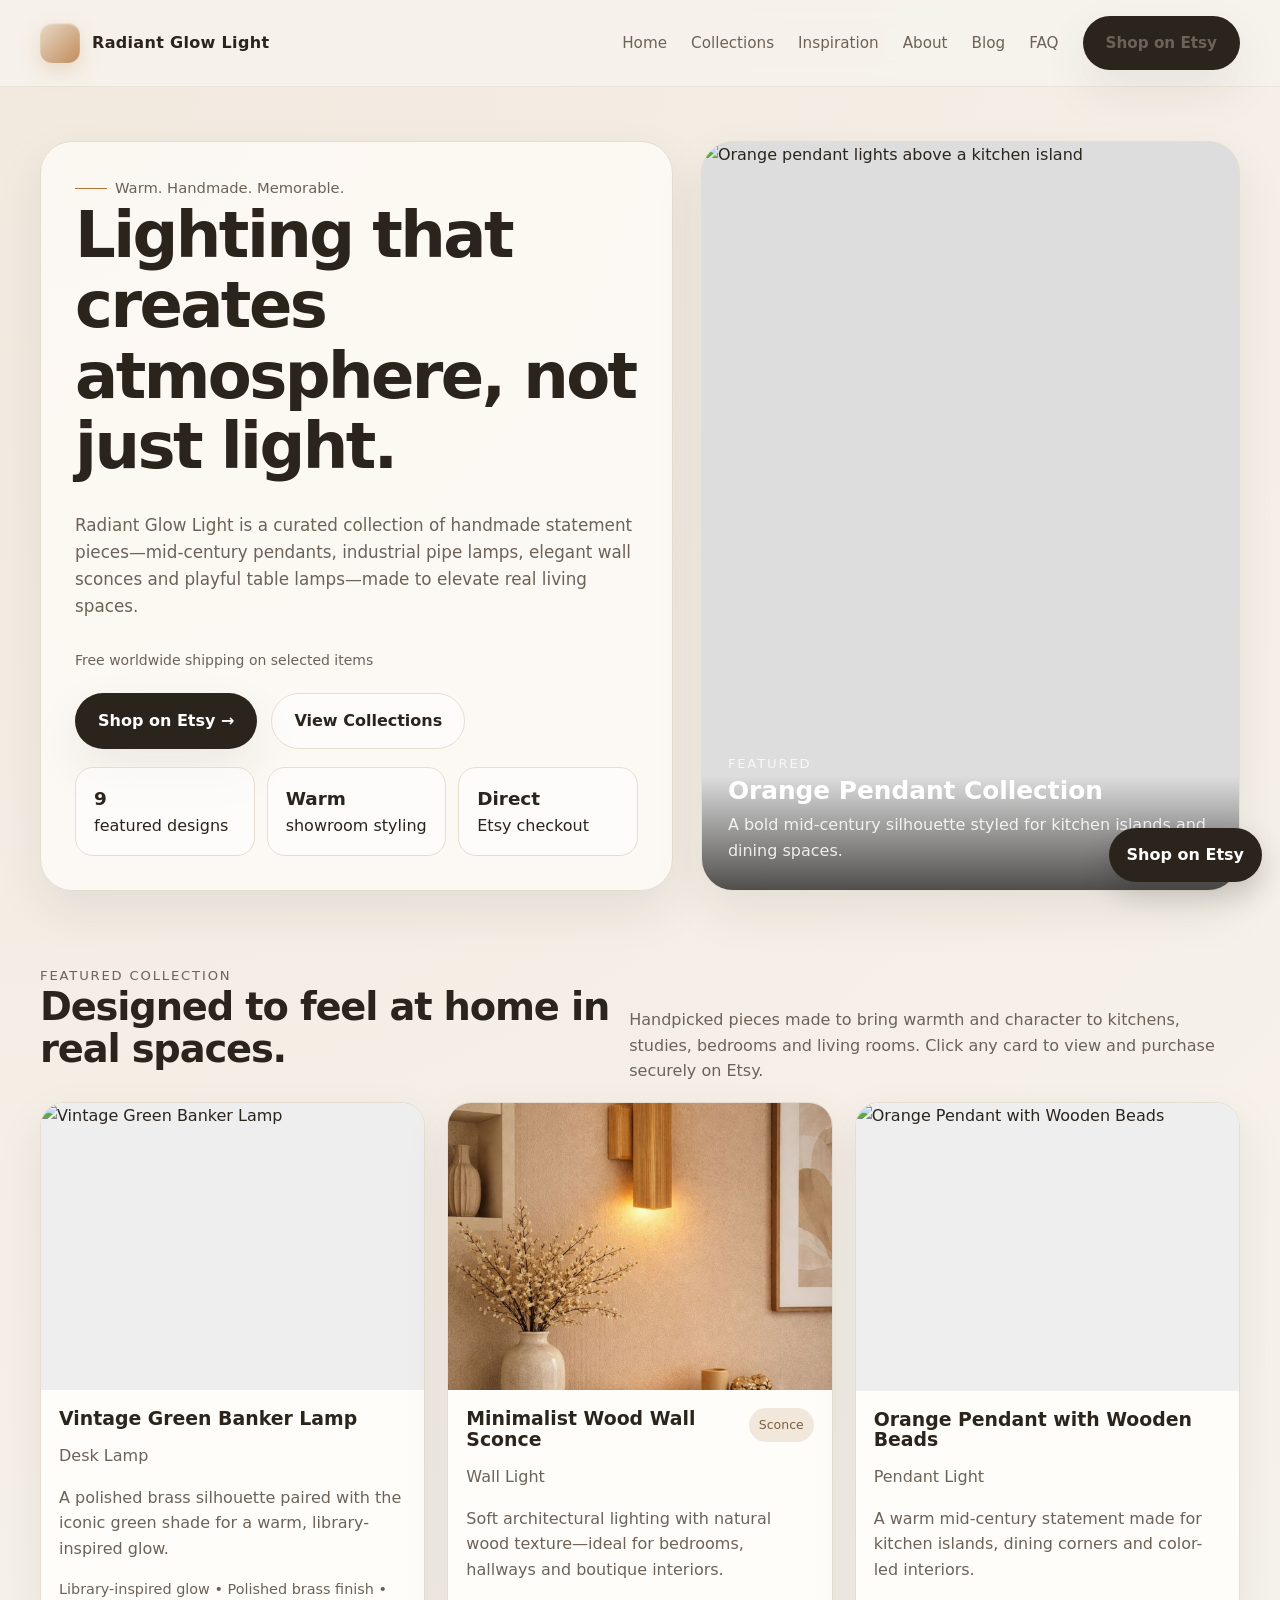
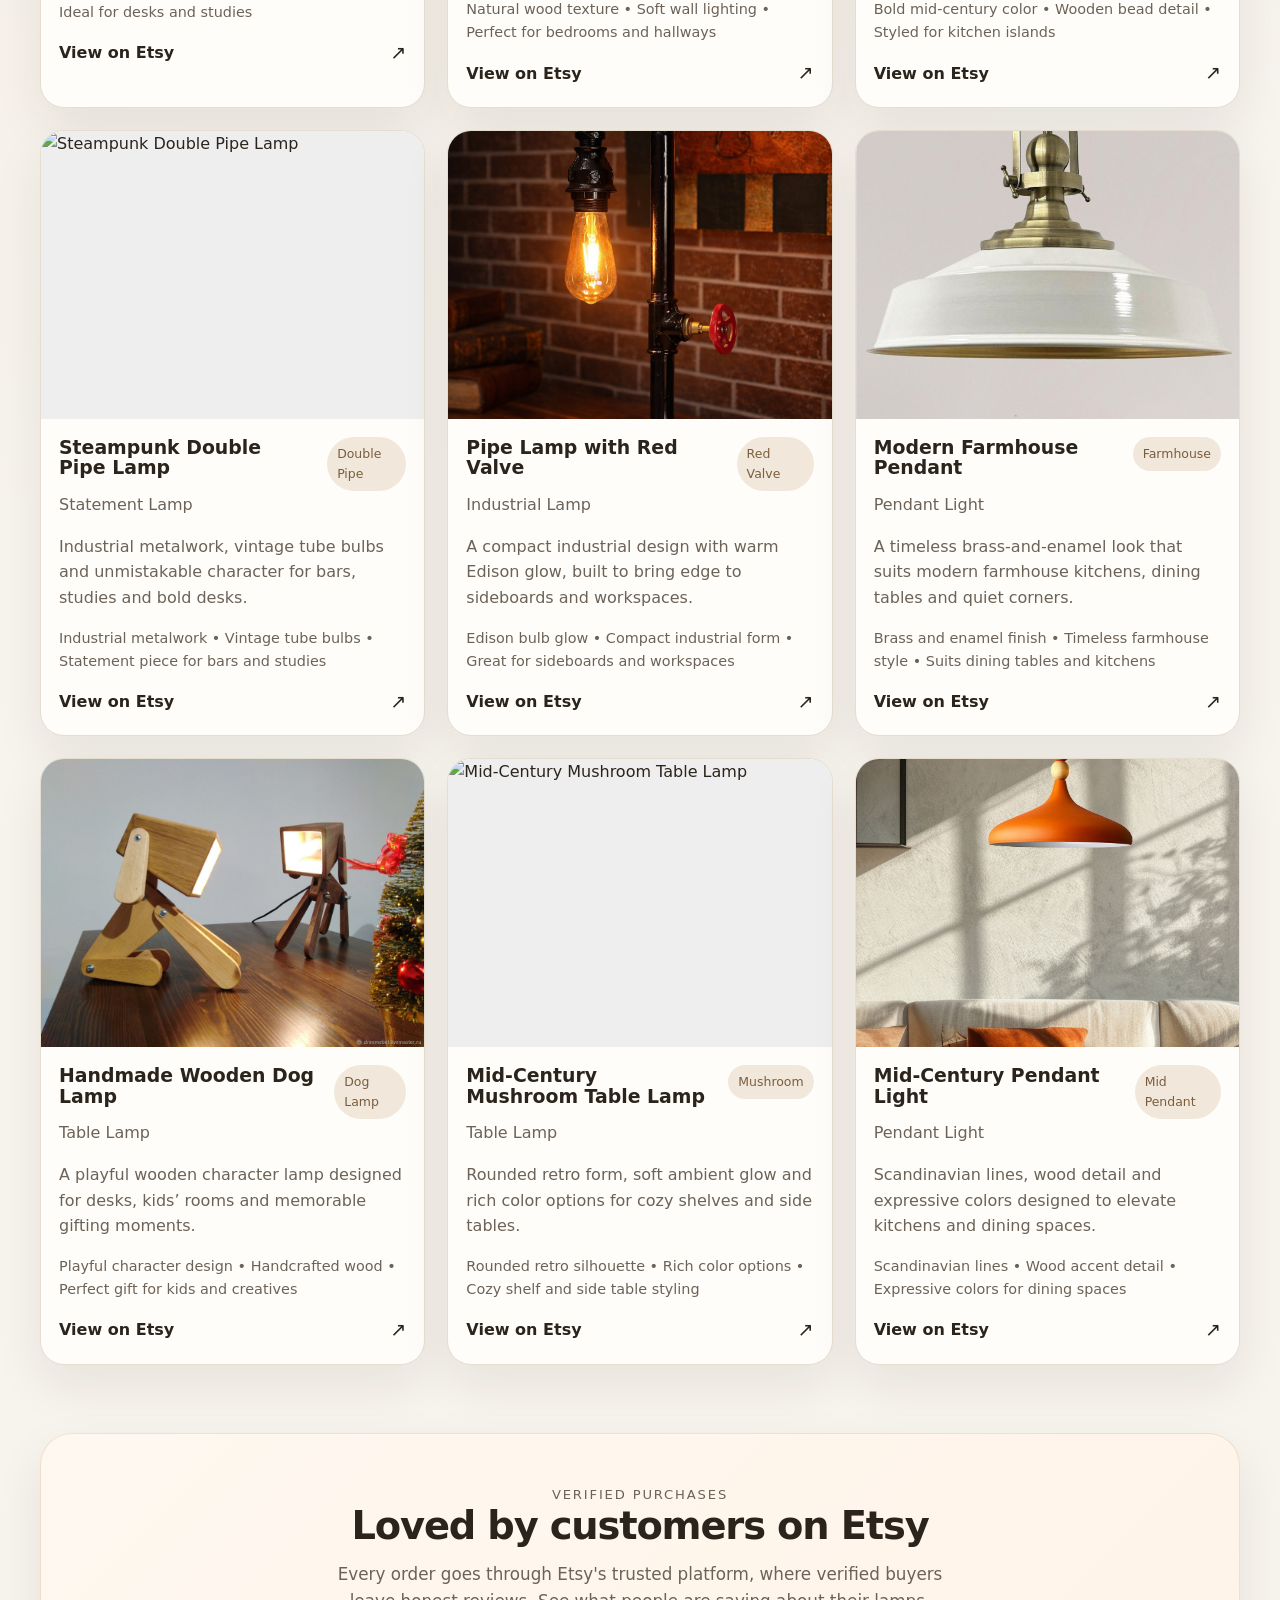
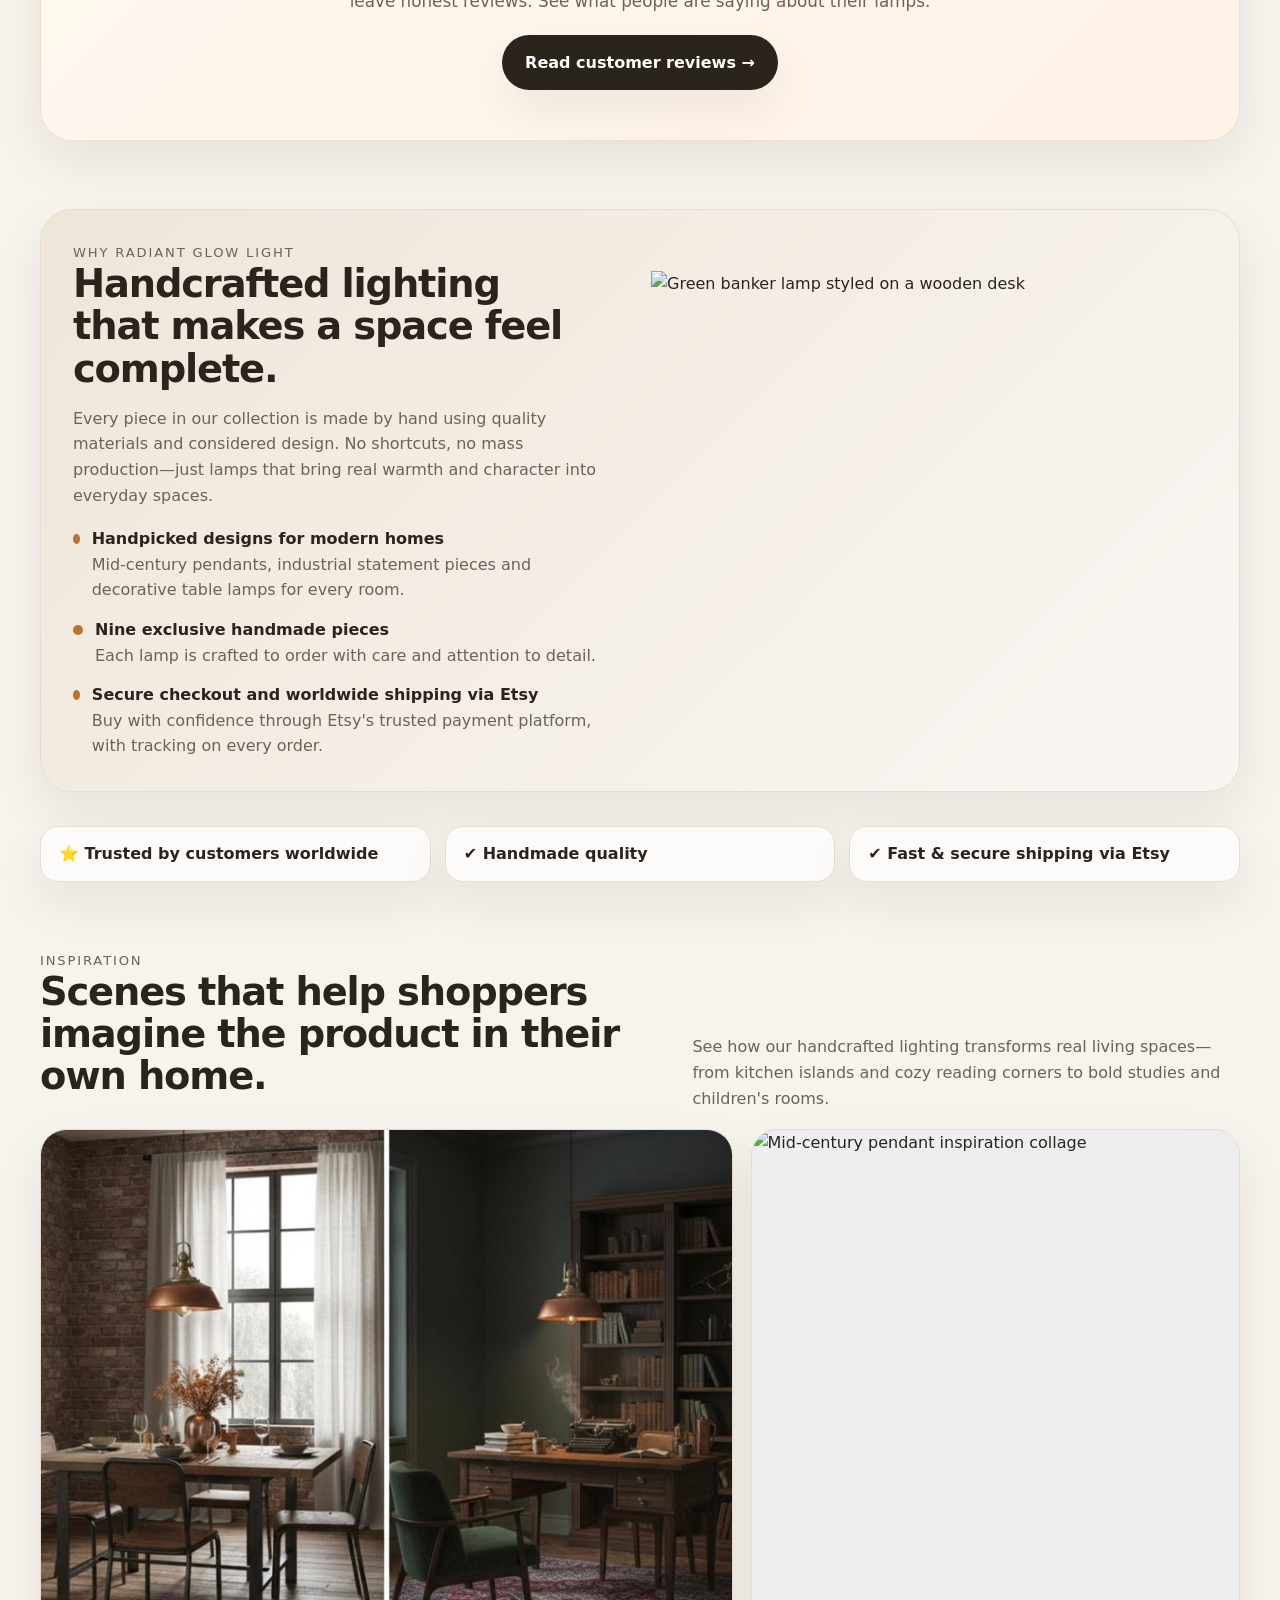
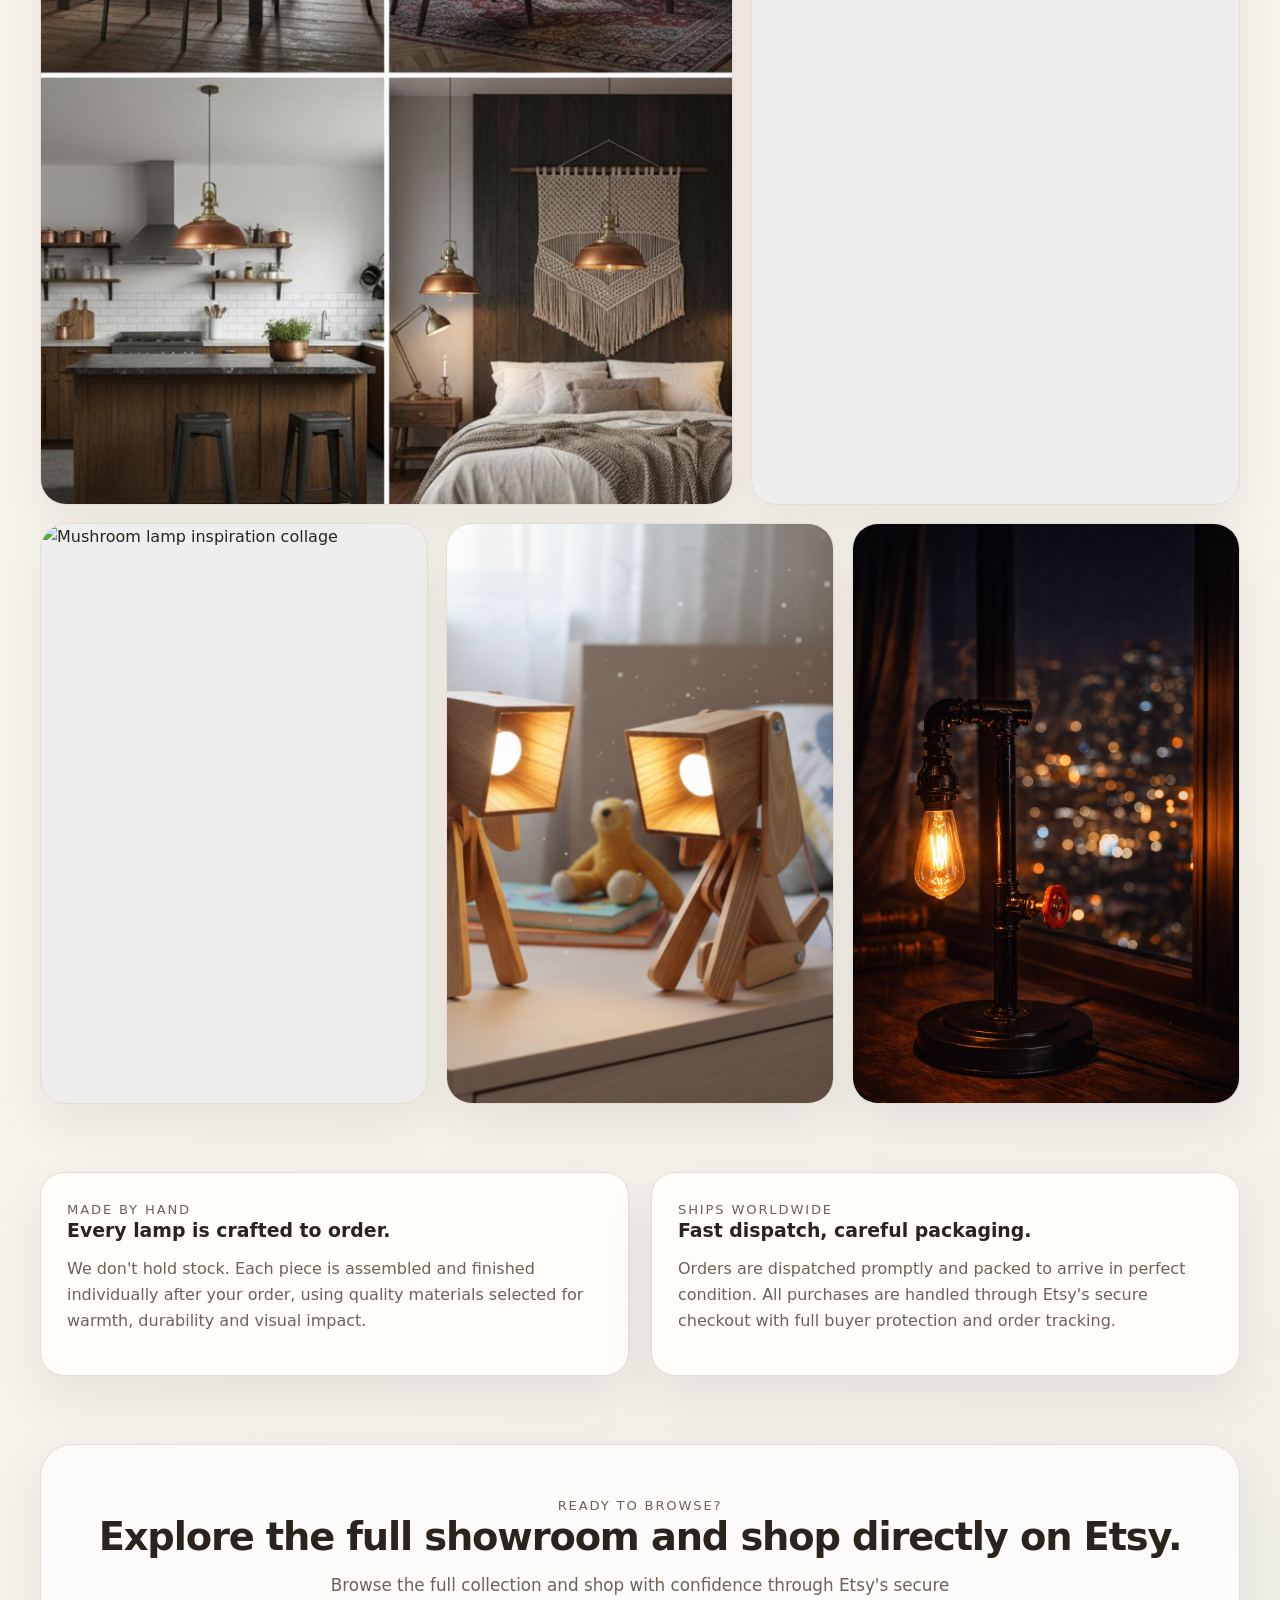
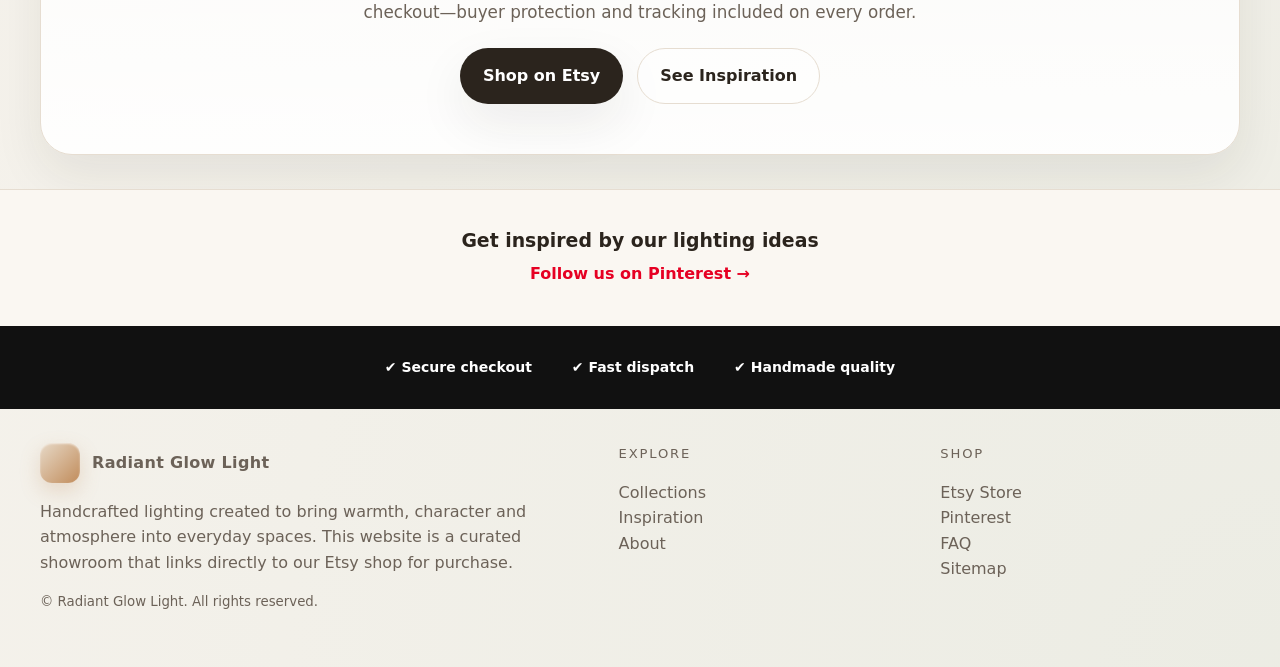
==== commit b3683adb: "Site içeriği ve navigasyon güncellendi - Placeholder metinler gerçek içerikle değiştirildi - Blog sa" ====
--- a/index.html
+++ b/index.html
@@ -25,6 +25,7 @@
       <a href="collections.html">Collections</a>
       <a href="inspiration.html">Inspiration</a>
       <a href="about.html">About</a>
+      <a href="blog.html">Blog</a>
       <a href="faq.html">FAQ</a>
       <a class="btn btn-primary" href="https://radiantglowemporium.etsy.com" target="_blank" rel="noopener">Shop on Etsy</a>
     </nav>
@@ -60,14 +61,6 @@
     </div>
   </section>
 
-  <section class="section trust-strip-wrap">
-    <div class="container trust-strip">
-      <div class="trust-item">⭐ Trusted by customers worldwide</div>
-      <div class="trust-item">✔ Handmade quality</div>
-      <div class="trust-item">✔ Fast & secure shipping via Etsy</div>
-    </div>
-  </section>
-
   <section class="section">
     <div class="container section-head">
       <div>
@@ -90,7 +83,7 @@
       <span class="tag hover-badge">Bestseller</span>
     </div>
     <p class="muted">A polished brass silhouette paired with the iconic green shade for a warm, library-inspired glow.</p>
-    <p class="micro-copy">Warm ambient lighting • Handmade quality • Perfect for modern interiors</p>
+    <p class="micro-copy">Library-inspired glow • Polished brass finish • Ideal for desks and studies</p>
     <div class="card-actions">
       <a href="https://www.etsy.com/listing/4413425537/vintage-green-glass-bankers-lamp-emerald" target="_blank" rel="noopener"><strong>View on Etsy</strong></a>
       <span class="arrow">↗</span>
@@ -111,7 +104,7 @@
       <span class="tag">Sconce</span>
     </div>
     <p class="muted">Soft architectural lighting with natural wood texture—ideal for bedrooms, hallways and boutique interiors.</p>
-    <p class="micro-copy">Warm ambient lighting • Handmade quality • Perfect for modern interiors</p>
+    <p class="micro-copy">Natural wood texture • Soft wall lighting • Perfect for bedrooms and hallways</p>
     <div class="card-actions">
       <a href="https://www.etsy.com/listing/4477091159/minimalist-wood-wall-sconce-modern" target="_blank" rel="noopener"><strong>View on Etsy</strong></a>
       <span class="arrow">↗</span>
@@ -132,7 +125,7 @@
       <span class="tag hover-badge">Bestseller</span>
     </div>
     <p class="muted">A warm mid-century statement made for kitchen islands, dining corners and color-led interiors.</p>
-    <p class="micro-copy">Warm ambient lighting • Handmade quality • Perfect for modern interiors</p>
+    <p class="micro-copy">Bold mid-century color • Wooden bead detail • Styled for kitchen islands</p>
     <div class="card-actions">
       <a href="https://www.etsy.com/listing/4476856257/orange-pendant-light-with-wooden-beads" target="_blank" rel="noopener"><strong>View on Etsy</strong></a>
       <span class="arrow">↗</span>
@@ -153,7 +146,7 @@
       <span class="tag">Double Pipe</span>
     </div>
     <p class="muted">Industrial metalwork, vintage tube bulbs and unmistakable character for bars, studies and bold desks.</p>
-    <p class="micro-copy">Warm ambient lighting • Handmade quality • Perfect for modern interiors</p>
+    <p class="micro-copy">Industrial metalwork • Vintage tube bulbs • Statement piece for bars and studies</p>
     <div class="card-actions">
       <a href="https://www.etsy.com/listing/4466972446/steampunk-double-pipe-lamp-industrial" target="_blank" rel="noopener"><strong>View on Etsy</strong></a>
       <span class="arrow">↗</span>
@@ -174,7 +167,7 @@
       <span class="tag">Red Valve</span>
     </div>
     <p class="muted">A compact industrial design with warm Edison glow, built to bring edge to sideboards and workspaces.</p>
-    <p class="micro-copy">Warm ambient lighting • Handmade quality • Perfect for modern interiors</p>
+    <p class="micro-copy">Edison bulb glow • Compact industrial form • Great for sideboards and workspaces</p>
     <div class="card-actions">
       <a href="https://www.etsy.com/listing/4466895996/steampunk-pipe-lamp-with-red-valve" target="_blank" rel="noopener"><strong>View on Etsy</strong></a>
       <span class="arrow">↗</span>
@@ -195,7 +188,7 @@
       <span class="tag">Farmhouse</span>
     </div>
     <p class="muted">A timeless brass-and-enamel look that suits modern farmhouse kitchens, dining tables and quiet corners.</p>
-    <p class="micro-copy">Warm ambient lighting • Handmade quality • Perfect for modern interiors</p>
+    <p class="micro-copy">Brass and enamel finish • Timeless farmhouse style • Suits dining tables and kitchens</p>
     <div class="card-actions">
       <a href="https://www.etsy.com/listing/4423862632/modern-farmhouse-pendant-light-brass" target="_blank" rel="noopener"><strong>View on Etsy</strong></a>
       <span class="arrow">↗</span>
@@ -216,7 +209,7 @@
       <span class="tag">Dog Lamp</span>
     </div>
     <p class="muted">A playful wooden character lamp designed for desks, kids’ rooms and memorable gifting moments.</p>
-    <p class="micro-copy">Warm ambient lighting • Handmade quality • Perfect for modern interiors</p>
+    <p class="micro-copy">Playful character design • Handcrafted wood • Perfect gift for kids and creatives</p>
     <div class="card-actions">
       <a href="https://www.etsy.com/listing/1519179521/handmade-wooden-dog-lamp-modern-desk" target="_blank" rel="noopener"><strong>View on Etsy</strong></a>
       <span class="arrow">↗</span>
@@ -237,7 +230,7 @@
       <span class="tag">Mushroom</span>
     </div>
     <p class="muted">Rounded retro form, soft ambient glow and rich color options for cozy shelves and side tables.</p>
-    <p class="micro-copy">Warm ambient lighting • Handmade quality • Perfect for modern interiors</p>
+    <p class="micro-copy">Rounded retro silhouette • Rich color options • Cozy shelf and side table styling</p>
     <div class="card-actions">
       <a href="https://www.etsy.com/listing/4420756283/mid-century-modern-mushroom-table-lamp" target="_blank" rel="noopener"><strong>View on Etsy</strong></a>
       <span class="arrow">↗</span>
@@ -258,7 +251,7 @@
       <span class="tag">Mid Pendant</span>
     </div>
     <p class="muted">Scandinavian lines, wood detail and expressive colors designed to elevate kitchens and dining spaces.</p>
-    <p class="micro-copy">Warm ambient lighting • Handmade quality • Perfect for modern interiors</p>
+    <p class="micro-copy">Scandinavian lines • Wood accent detail • Expressive colors for dining spaces</p>
     <div class="card-actions">
       <a href="https://www.etsy.com/listing/4469612044/orange-mid-century-pendant-light-metal" target="_blank" rel="noopener"><strong>View on Etsy</strong></a>
       <span class="arrow">↗</span>
@@ -337,7 +330,7 @@
     <div class="container cta">
       <div class="kicker">Ready to browse?</div>
       <h2>Explore the full showroom and shop directly on Etsy.</h2>
-      <p class="lead" style="margin:0 auto 20px">The visuals are already in place. This package gives you a cleaner, stronger and more premium storefront for Radiant Glow Light.</p>
+      <p class="lead" style="margin:0 auto 20px">Browse the full collection and shop with confidence through Etsy's secure checkout—buyer protection and tracking included on every order.</p>
       <div class="hero-actions" style="justify-content:center">
         <a class="btn btn-primary" href="https://radiantglowemporium.etsy.com" target="_blank" rel="noopener">Shop on Etsy</a>
         <a class="btn btn-secondary" href="inspiration.html">See Inspiration</a>
